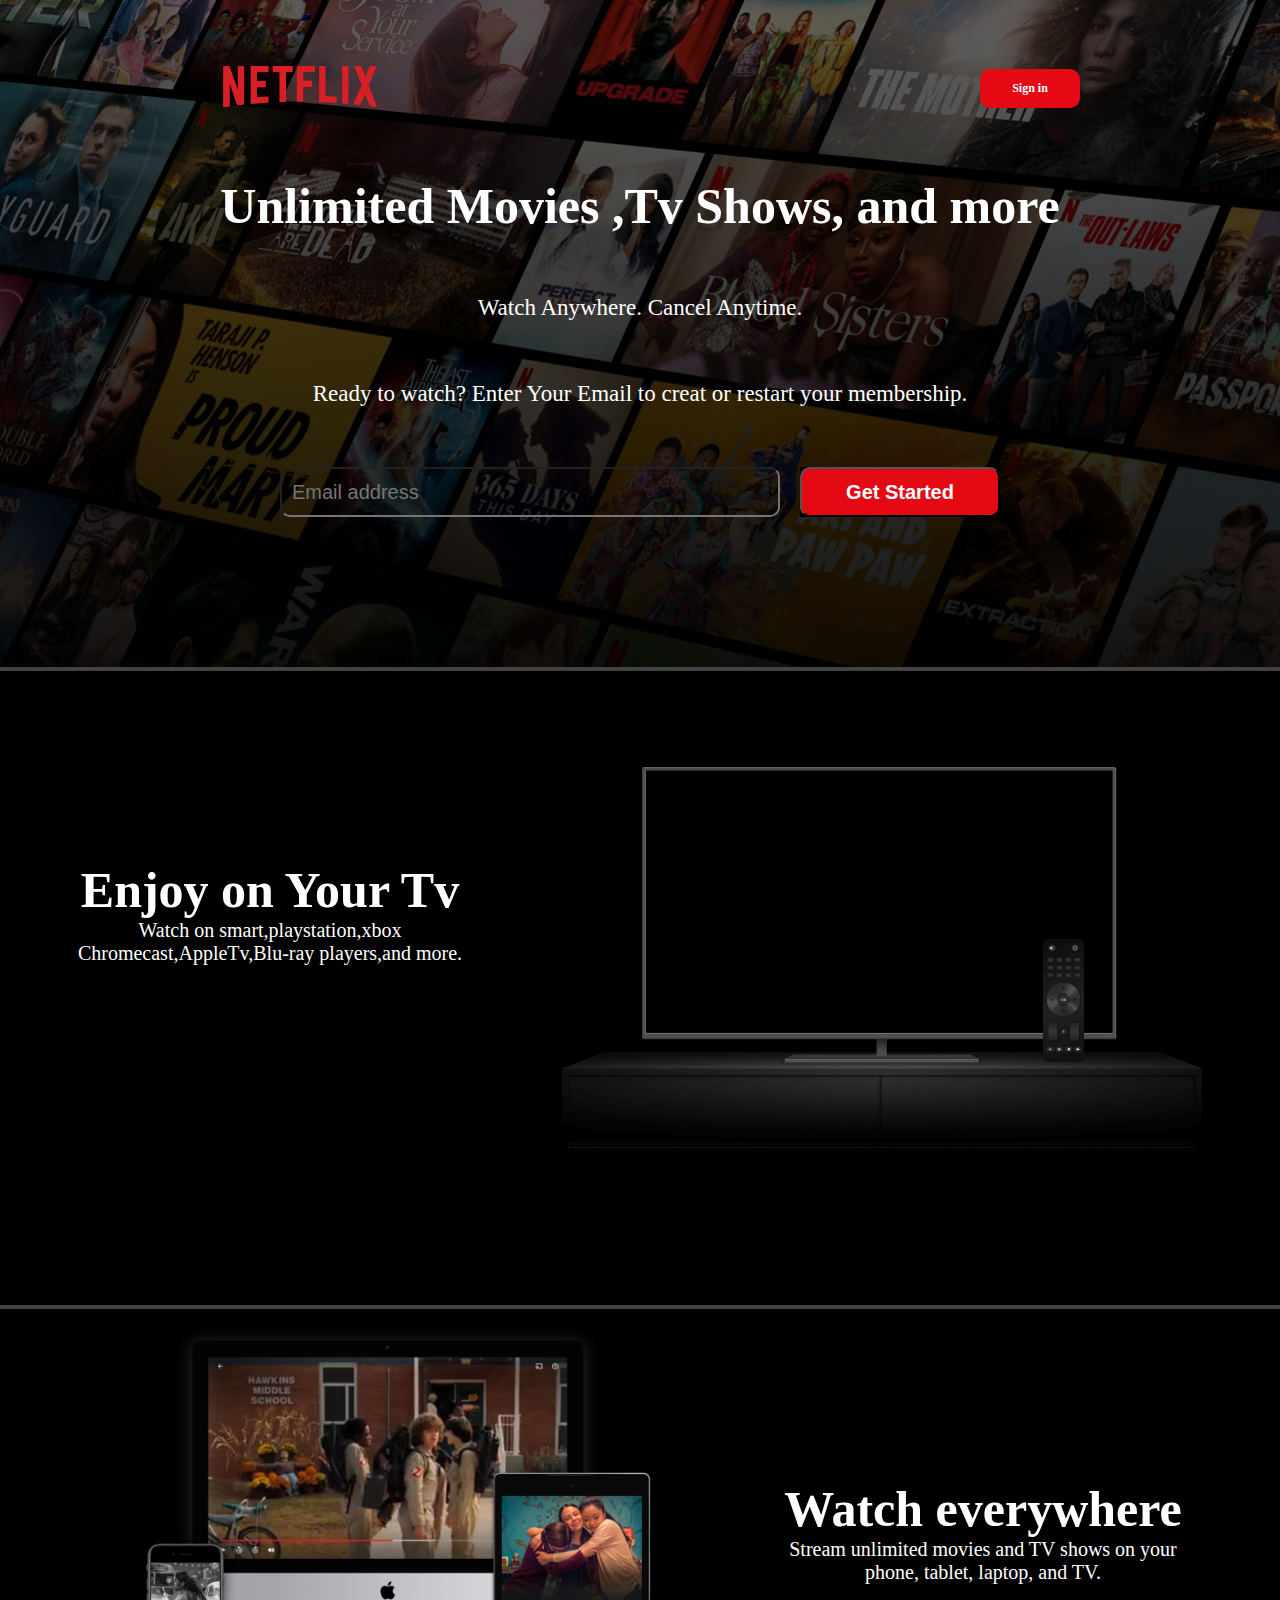
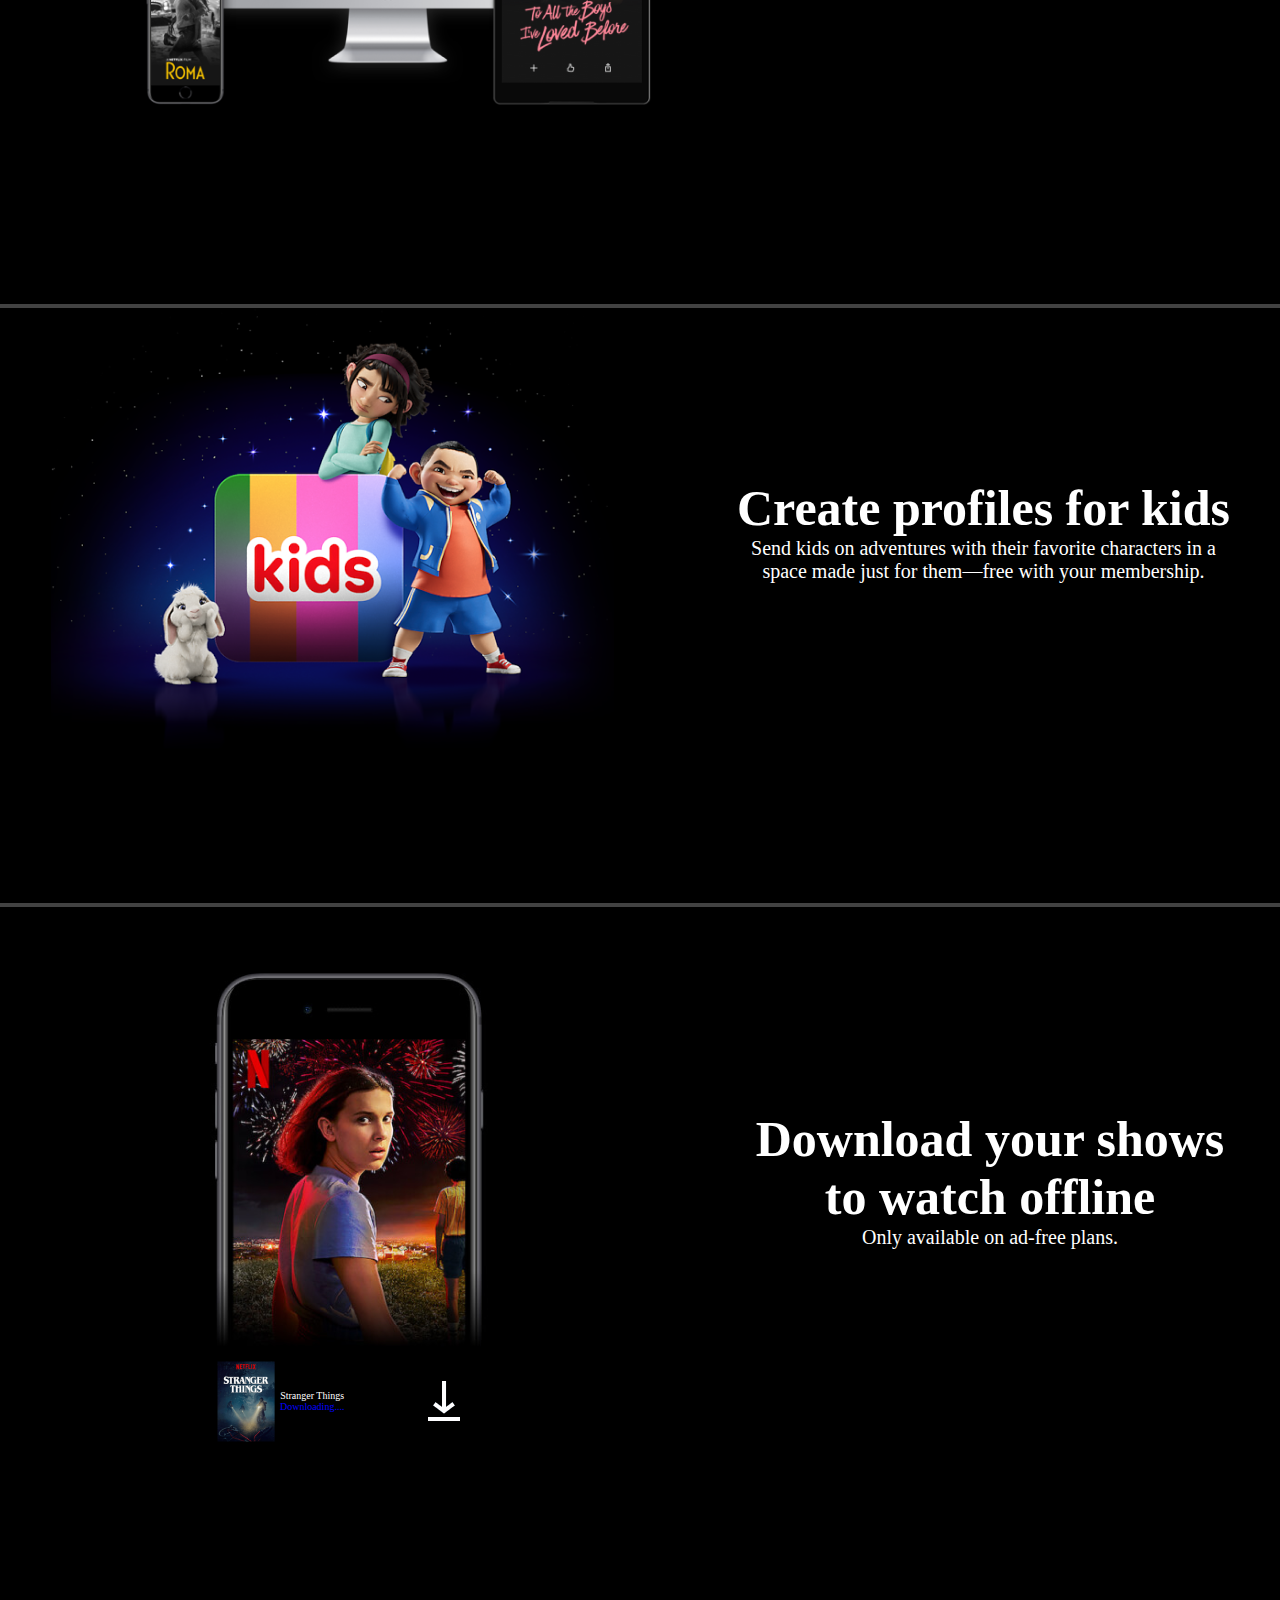
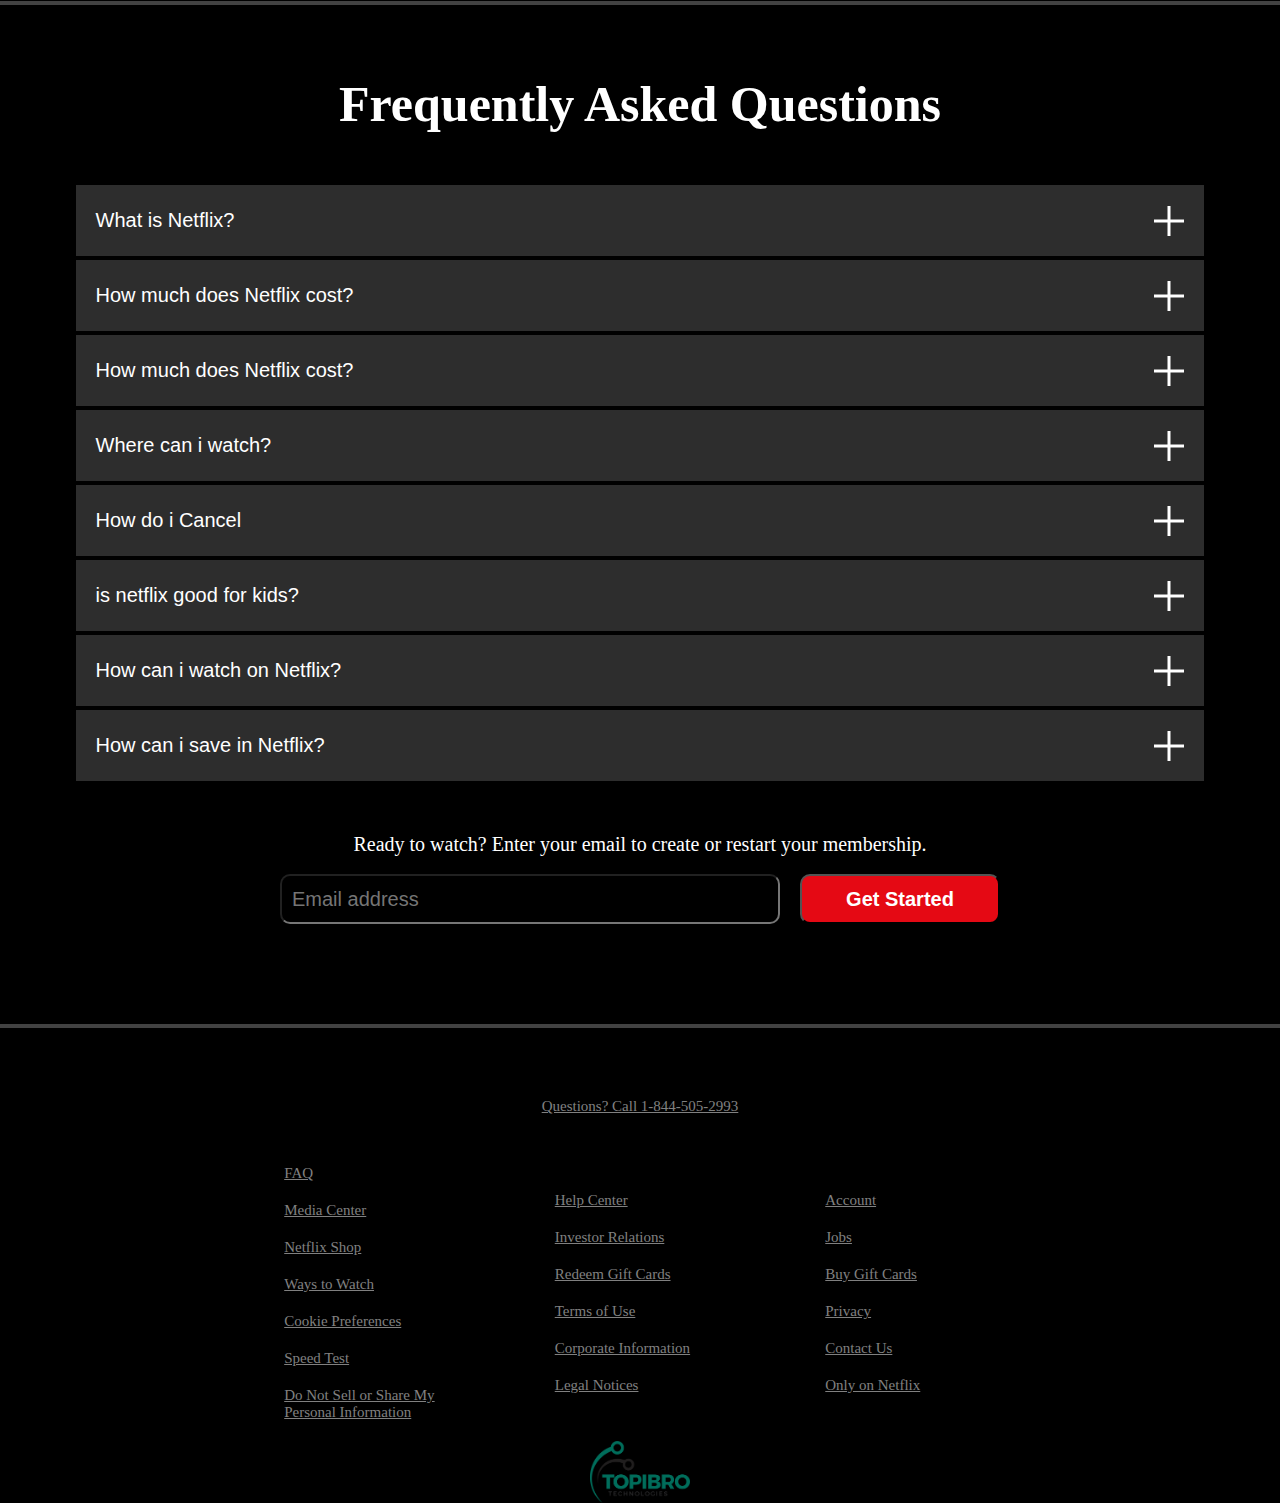
==== index.html @ 18f40dc7 "commit" ====
<!DOCTYPE html>
<html lang="en">
<head>
    <meta charset="UTF-8">
    <meta name="viewport" content="width=device-width, initial-scale=1.0">
    <link rel="stylesheet" href="style.css">
    <title>Daniel Netflix</title>
</head>
<body>
    <div class="emma">
        <div class="emm"></div>
    <div class="navbar">
        <div class="logo">
            <img src="Netflix-Logo.wine.png" alt="">
        </div>
        <div class="sign">
            Sign in
        </div>
    </div>
    <div class="body1">
        <h1>
            Unlimited Movies ,Tv Shows, and more
        </h1>
        <p>Watch Anywhere. Cancel Anytime.</p>
        <p>Ready to watch? Enter Your Email to creat or restart your membership.</p>
        <form action="#">
            <input type=" text"  placeholder="Email address">
            <button>
                <input type="submit" value="Get Started">
            </button>
        </form>
    </div>
    </div>
    <div class="body2">
        <div class="first">
            <h2> Enjoy on Your Tv</h2>
            <p>Watch on smart,playstation,xbox <br> Chromecast,AppleTv,Blu-ray players,and more.</p>
        </div>
        <div class="img"><img src="tv.png" alt=""></div>
    </div>
    <div class="body3">
        <div class="img"><img src="device-pile.png.png" alt=""></div>
        <div class="first">
            <h2> Watch everywhere</h2>
            <p>Stream unlimited movies and TV shows on your <br>phone, tablet, laptop, and TV.</p>
        </div>
    </div>
    <div class="body2">
        <div class="img"><img src="kids.png" alt=""></div>
        <div class="first">
            <h2>Create profiles for kids</h2>
            <p>Send kids on adventures with their favorite characters in a <br>space made just for them—free with your membership.</p>
        </div>
    </div>
    <div class="body3">
        <div class="img"><img src="mobile-0819.jpg.png" alt="">
            <div class="img2">
                <div class="ella">
                    <img src="boxshot.png.png" alt="">
                    <div class="dan">
                        <p>Stranger Things</p>
                        <p class="sam">Downloading....</p>
                    </div>
                </div>
                <div class="div">
                    <img src="imggif.gif" alt="">
                </div>
            </div>
        </div>
        <div class="first">
            <h2>Download your shows <br>to watch offline</h2>
            <p>Only available on ad-free plans.</p>
        </div>
    </div>
    <div class="body4">
        <h1>Frequently Asked Questions</h1>
        <div class="button">
            <button><p>What is Netflix?</p> <img src="Vector (1).png" alt=""></button>
            <button><p>How much does Netflix cost?</p> <img src="Vector (1).png" alt=""></button>
            <button><p>How much does Netflix cost?</p> <img src="Vector (1).png" alt=""></button>
            <button><p>Where can i watch?</p> <img src="Vector (1).png" alt=""></button>
            <button><p>How do i Cancel</p> <img src="Vector (1).png" alt=""></button>
            <button><p>is netflix good for kids?</p> <img src="Vector (1).png" alt=""></button>
            <button><p>How can i watch on Netflix?</p> <img src="Vector (1).png" alt=""></button>
            <button><p>How can i save in Netflix?</p> <img src="Vector (1).png" alt=""></button>
        </div>
        <p>Ready to watch? Enter your email to create or restart your membership.</p><br>
        <form action="#">
            <input type=" text"  placeholder="Email address">
            <button>
                <input type="submit" value="Get Started">
            </button>
        </form>
    </div>
    <div class="footer">
        <a href="#">Questions?
            Call 1-844-505-2993</a>
            <div class="flist">
                <div class="list1">
                  <div class="list">FAQ</div>
                  <div class="list">Media Center</div>
                  <div class="list">Netflix Shop</div>
                  <div class="list">Ways to Watch</div>
                  <div class="list">Cookie Preferences</div>
                  <div class="list">Speed Test</div>
                  <div class="list">Do Not Sell or Share My Personal Information</div>
                </div>
                <div class="list1">
                  <div class="list">Help Center</div>
                  <div class="list">Investor Relations</div>
                  <div class="list">Redeem Gift Cards</div>
                  <div class="list">Terms of Use</div>
                  <div class="list">Corporate Information</div>
                  <div class="list">Legal Notices</div>
                </div>
                <div class="list1">
                  <div class="list">Account</div>
                  <div class="list">Jobs</div>
                  <div class="list">Buy Gift Cards</div>
                  <div class="list">Privacy</div>
                  <div class="list">Contact Us</div>
                  <div class="list">Only on Netflix</div>
                </div>
              </div>
            <img src="topibro-logo2.png" alt="">
    </div>
</body>
</html>
---- style.css ----
* {
    box-sizing: border-box;
    margin: 0;
    padding: 0;
}
body {
    background-color: black;
}
.emma {
    background-image: url(netflix\ heroimg.jpg) ;
    background-color: rgb(0 0 0 / 80%);
    position: relative;
    z-index: 100;
    
}
.emm {
    background-image: linear-gradient( to top, rgba(0, 0, 0, 0.8) 0, rgba(0, 0, 0, 0) 100%, rgba(0, 0, 0, 0.8) 50% );
    background-color: rgb(0 0 0 / 50%);
    position: absolute;
    width: 100%;
    height: 100%;
    z-index: 10;
}
.navbar {
    display: flex;
    justify-content: space-between;
    padding: 20px 200px;
    align-items: center;
    width: 100%;
}
.sign {
    z-index: 100;
    width: 100px;
    height: 39px;
    background-color: rgb(229, 9, 20);
    color: rgb(255, 255, 255);
    font-size: 12px;
    font-weight: 600;
    display: flex;
    justify-content: center;
    align-items: center;
    cursor: pointer;
    border-radius: 10px;
}
.logo img {
    z-index: 100;
    position: relative;
    width: 200px;
}
.body1 {
    display: flex;
    border-bottom: 4px solid rgb(66, 66, 66);
    width: 100%;
    padding-bottom: 150px;
    z-index: 100;
    position: relative;
    flex-direction: column;
    align-items: center;
    justify-content: center;
    gap: 60px;
}
 h1 {
    color: white;
    font-size: clamp(50px, 2.5vw, 70px);
    font-weight: 900;
    text-align: center;
}
.body1 p {
    font-size: clamp(15px, 2.5vw, 23px);
    color: white;
    font-weight: 200;
}
form {
    display: flex;
    gap: 20px;
}
input {
    background-color: transparent;
    color: #fff;
    height: 50px;
    width: 500px;
    border-radius: 10px;
    font-size: 20px;
    padding: 10px;
}
button {
    background-color: black;
    border: none;
}
button input{
    background-color: #e50914;
    color: #fff;
    height: 50px;
    width: 200px;
    border-radius: 10px;
    font-size: clamp(10px,2.5vw,20px);
    font-weight: 700;
    display: flex;
    justify-content: center;
    align-items: center;
    cursor: pointer;
    gap: 4px;
}
.body2 {
    display: flex;
    width: 100%;
    align-items: center;
    justify-content: center;
    color: white;
    gap: 100px;
    border-bottom: 4px solid rgb(66, 66, 66);
    padding-bottom: 150px;

}
 h2 {
    color: white;
    font-size: clamp(50px, 2.5vw, 70px);
    font-weight: 900;
    text-align: center;
}
p {
    color: white;
    font-size: clamp(15px, 2.5vw, 20px);
    font-weight: 400;
    text-align: center;
}
.body3 {
    display: flex;
    align-items: center;
    width: 100%;
    justify-content: center;
    color: white;
    gap: 100px;
    border-bottom: 4px solid rgb(66, 66, 66);
    padding-bottom: 150px;
}
.img2 {
    display: flex;
    align-items: center;
    justify-content:center ;
    gap: 50px;
    border-radius: 10px;
    width: 600px;
}
.ella {
    display: flex;
    align-items: center;
    gap: 5px;
}
.dan p{
    font-size: 10px;
}
.sam  {
    color: blue;
}
.body4 {
    display: flex;
    width: 100%;
    flex-direction: column;
    justify-content: center;
    align-items: center;
    margin-top: 70px;
    border-bottom: 4px solid rgb(66, 66, 66);
    padding-bottom: 100px;
}
.body4 h1 {
    margin-bottom: 50px;
}
.button button {
    display: flex;
    justify-content: center;
    align-items: center;
    justify-content: space-between;
    background-color:rgb(45,45,45) ;
    gap: 800px;
    padding: 20px;
    cursor: pointer;
    width: 100%;
    border: 2px solid black;
}
.button {
    margin-bottom: 50px;
}
.button button:hover {
    background-color:rgb(78,78,78) ;
}
.button button:focus {
    background-color:rgb(78,78,78) ;
}
.footer {
    display: flex;
    flex-direction: column;
    justify-content: center;
    width: 100%;
    align-items: center;
    margin-top: 70px;
    padding-bottom: 0px;
}
.me {
    display: flex;
    gap: 100px;
    justify-content: center;
    align-items: center;
}
a {
    color: grey;
    margin-bottom: 50px;
    font-size: 15px;
}
.div {
    display: flex;
    flex-direction: column;
}
a:hover {
    color: white;
}
a:focus {
    color: white;
}
.footer img {
    width: 100px;
}
.flist {
    display: flex;
    gap: 100px;
    align-items: center;
    justify-content: center;
}
.list1 {
    display:flex;
    flex-direction: column;
    color: grey;
    width: 100%;
    font-size: 15px;    
}
.list:hover {
    color: white;
}
div .list {
    text-align: left;
    text-decoration-line:underline;
    margin-bottom: 20px;
    cursor: pointer;
}
@media screen and (max-width:1000px) {
    .navbar {
        padding: 10px 20px;
    }
    .body2 {
        flex-direction: column;
    }
    .body3 {
        flex-direction: column;
    }
    .body4 {
        flex-direction: column;
    }
    .button button {
        gap: 400px;
    }
    
}
@media screen and (max-width:700px) {
    .navbar {
        padding: 5px 10px;
    }

    .logo img {
        width: 100px;
    }
    form {
        flex-direction: column;
        justify-content: center;
        align-items: center;
    }
    input {
        width: 350px;
    }
    .body2 img{
        width: 100%;
    }
    .body3 img{
        width: 100%;
    }
    .body4 img{
        width: 100%;
    }
    .button img {
        width: 30px;
    }
    .button button {
        gap: 100px;
        padding: 20px;
    }
    .me {
        flex-direction: column;
        gap: 20px;
        justify-content: left;
    }

    h2 {
        font-size: 30px;
    }
    h1 {
        font-size: 30px;
    }
    .footer {
        align-items: flex-start;
        padding: 0px 20px;
    }
    .flist {
        flex-direction: column;
        align-items: self-start;
        justify-content: left;
        gap: 10px;
    }
    .img2 {
        width: 100%;
    }
}
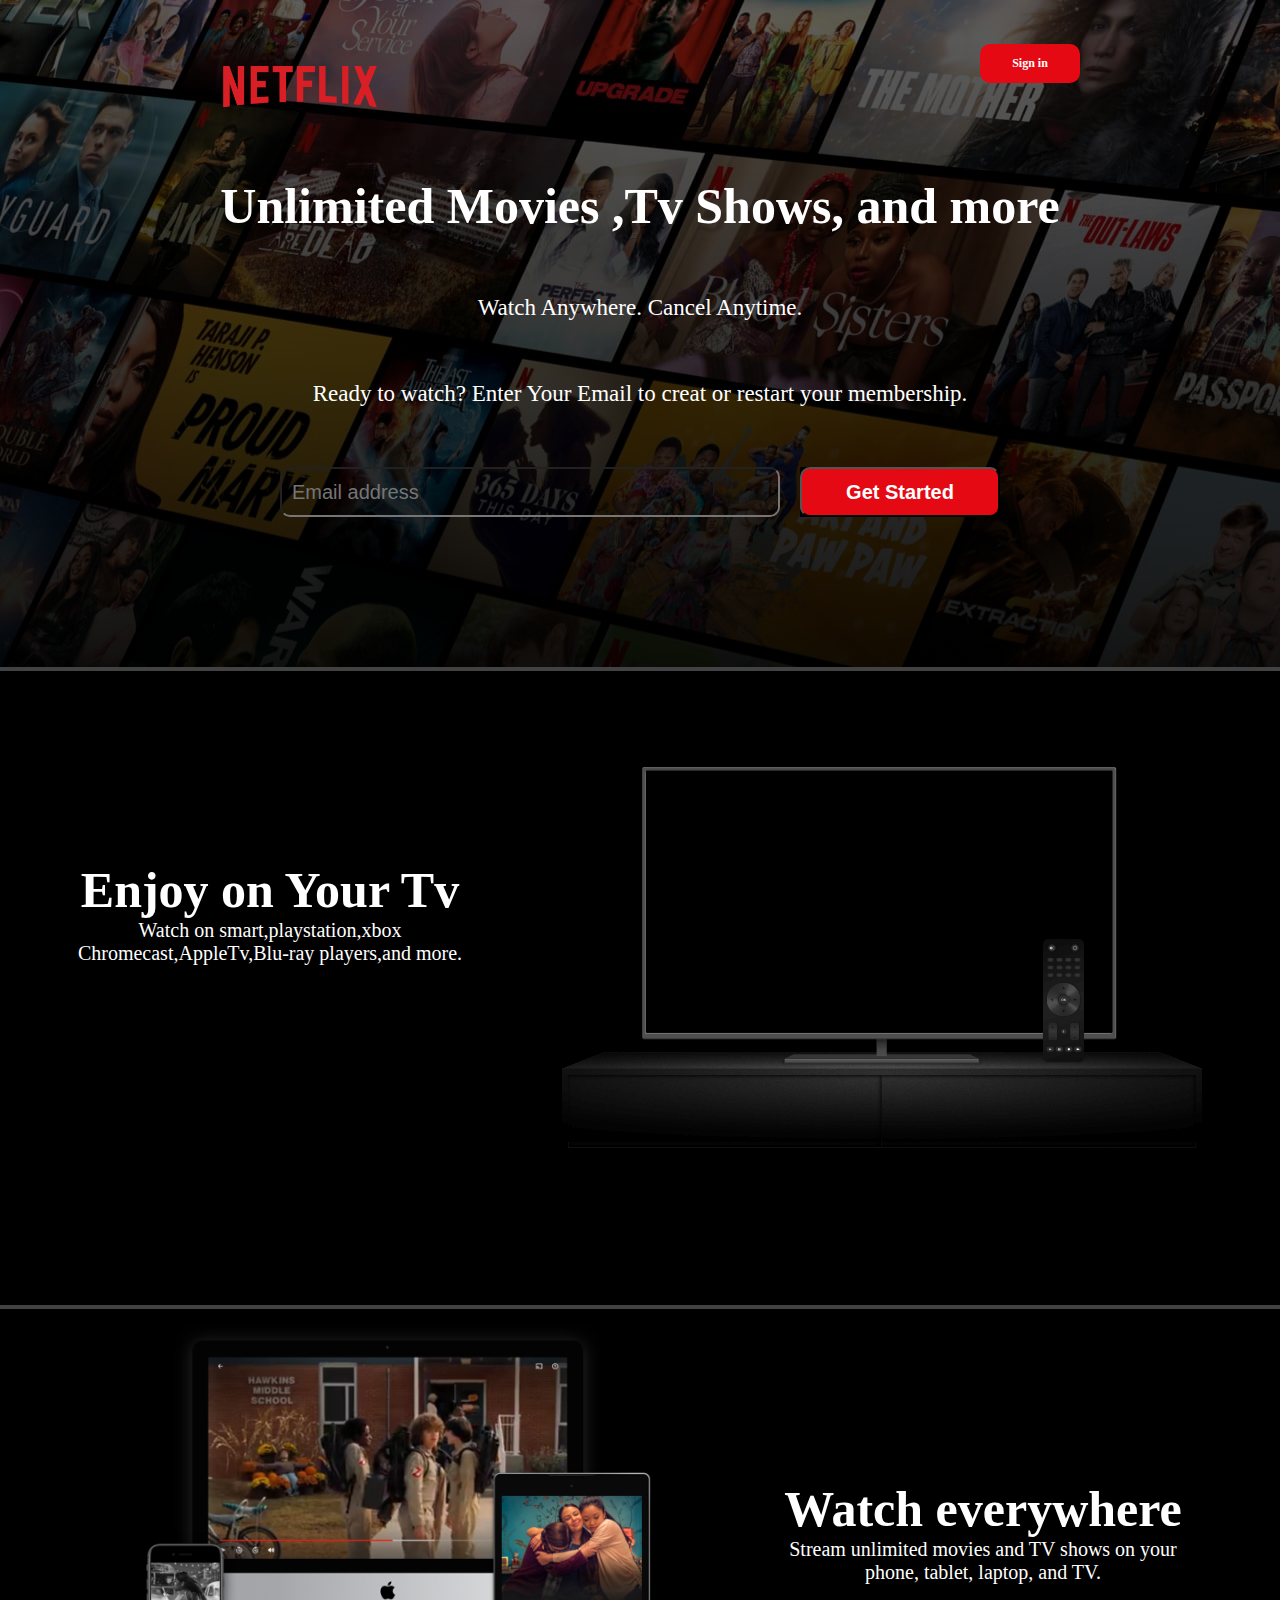
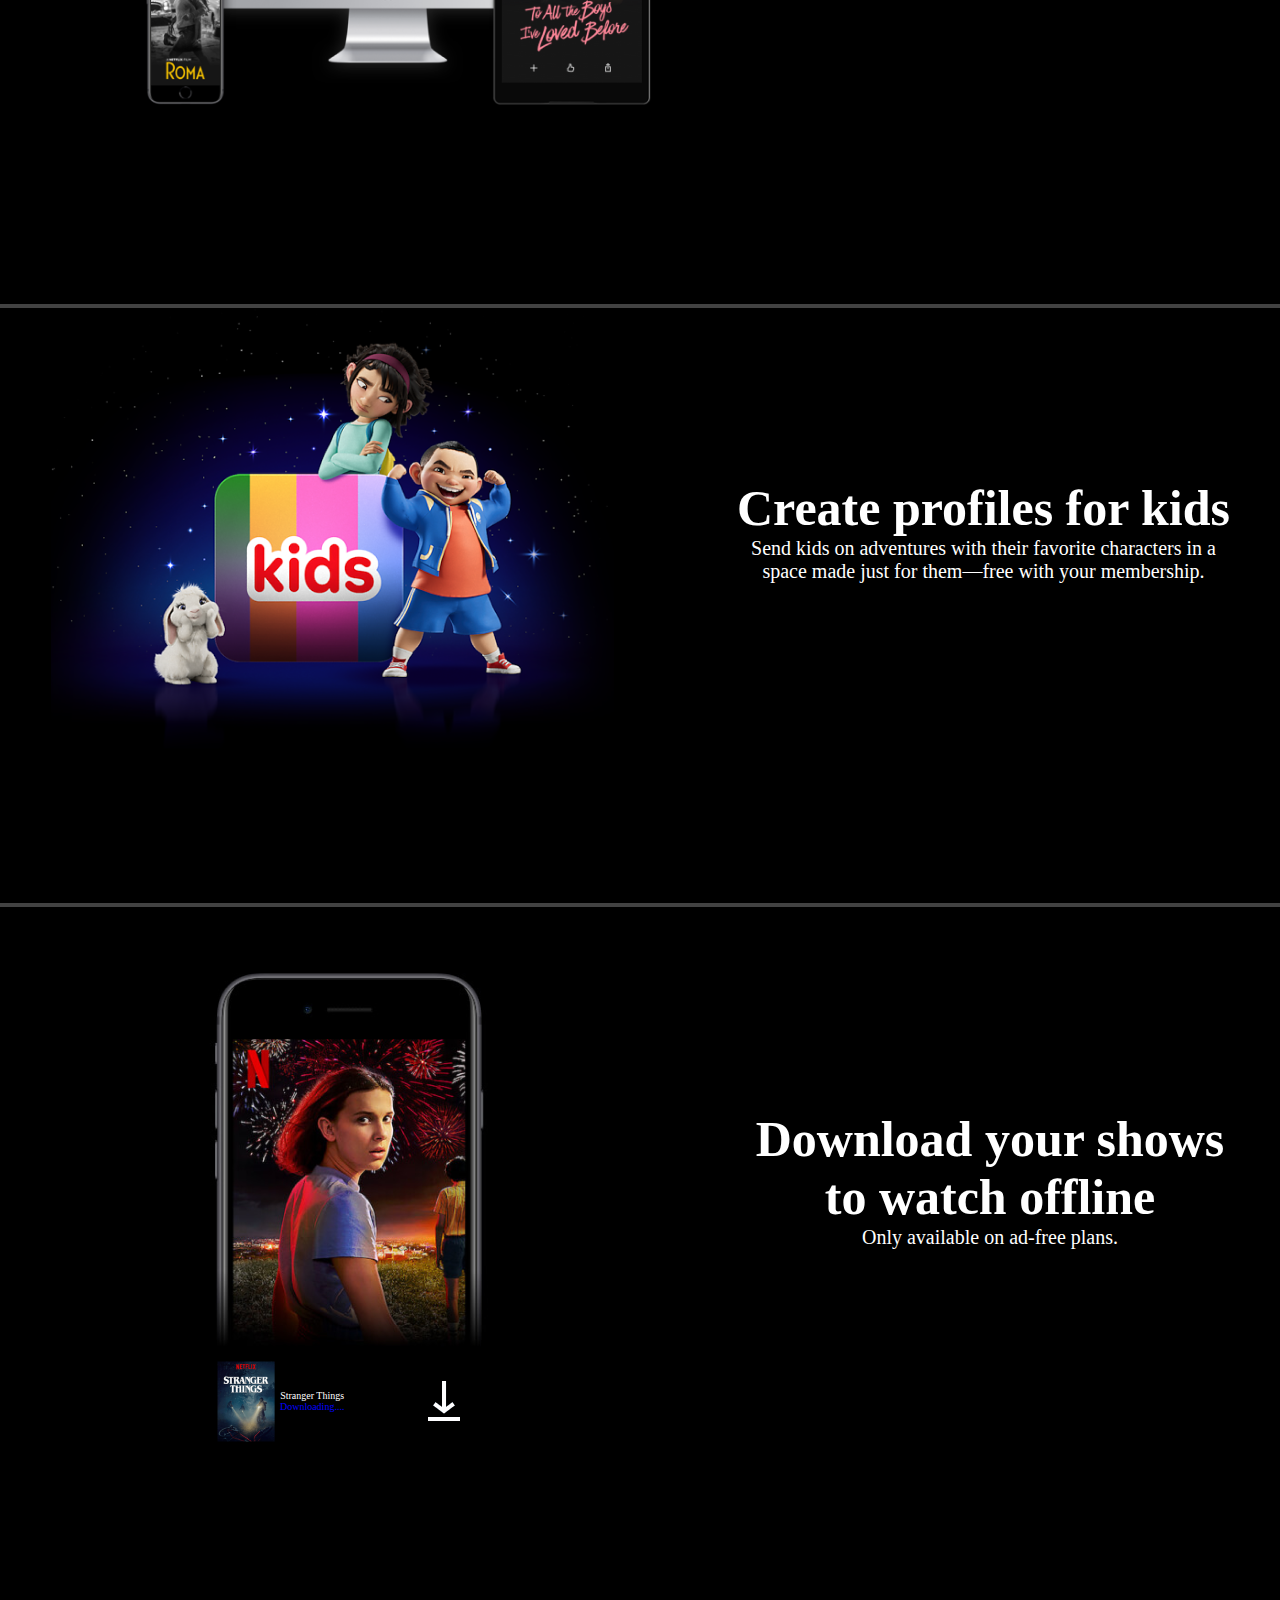
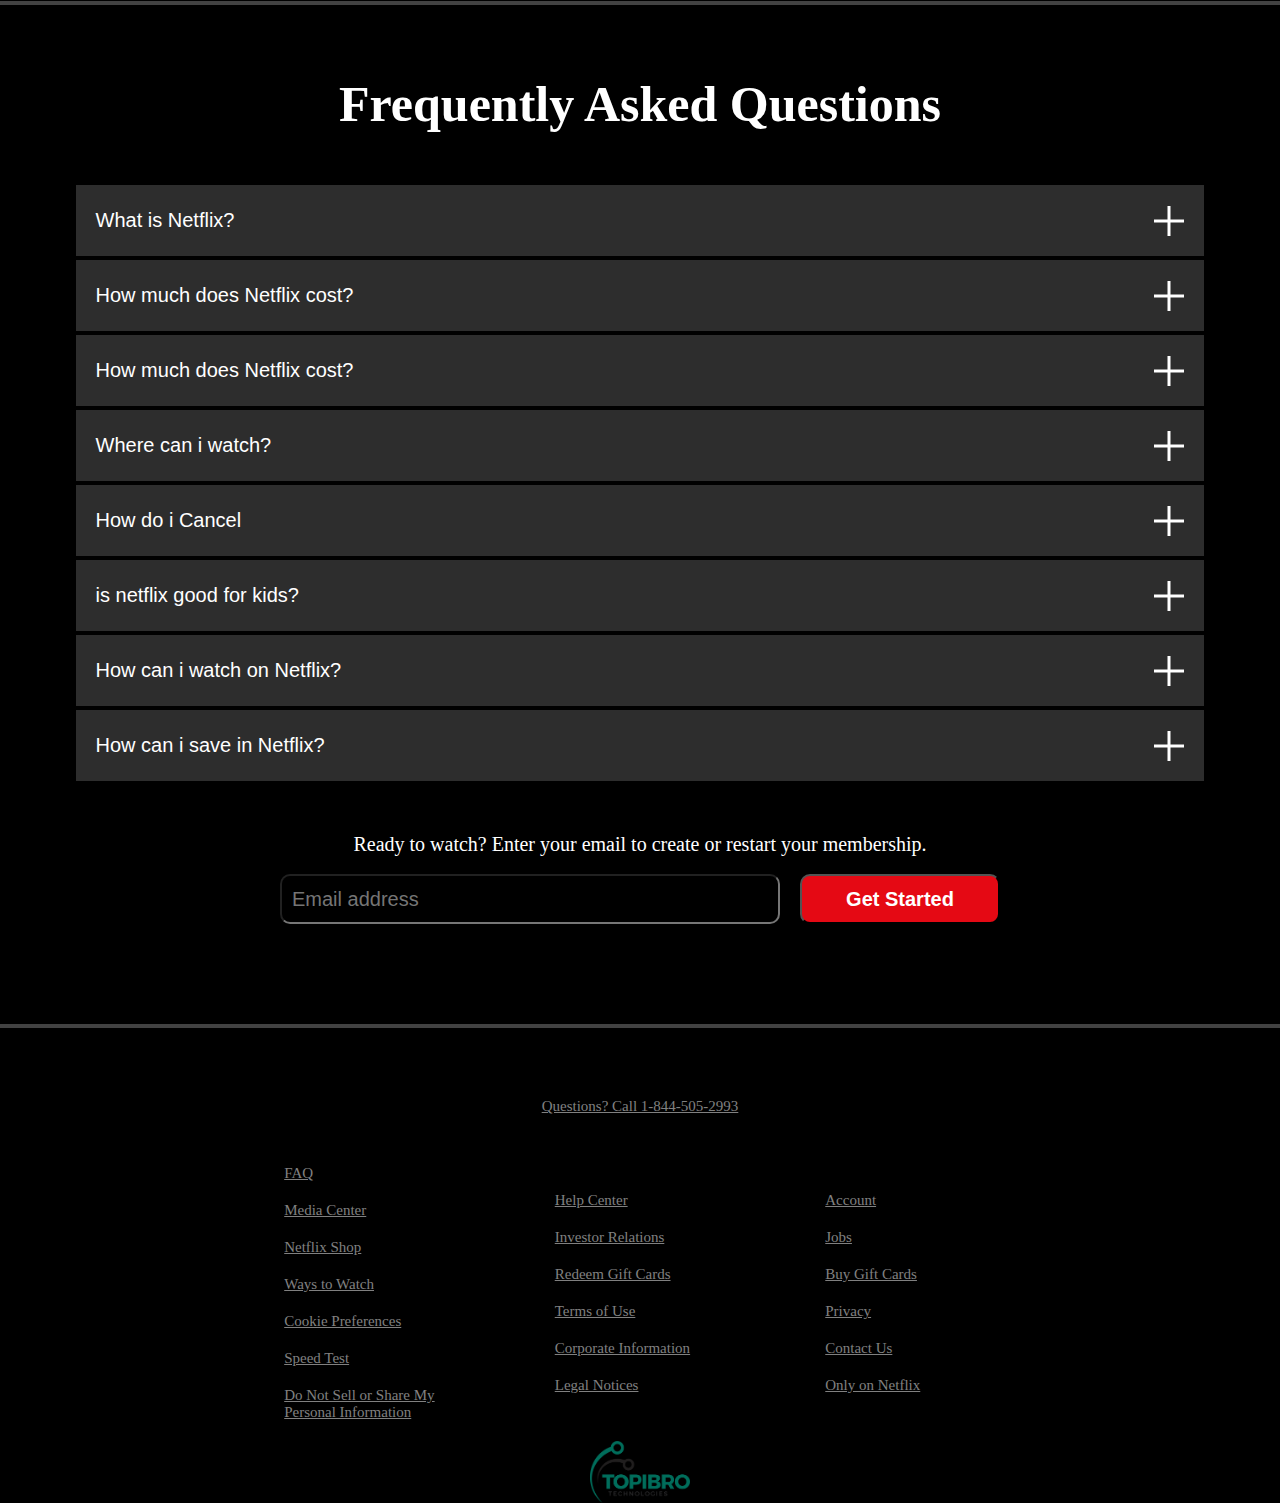
==== commit eb59e23a: "all" ====
--- a/index.html
+++ b/index.html
@@ -14,7 +14,8 @@
             <img src="Netflix-Logo.wine.png" alt="">
         </div>
         <div class="sign">
-            Sign in
+            <a href="1sign in.html">
+            Sign in</a>
         </div>
     </div>
     <div class="body1">
--- a/style.css
+++ b/style.css
@@ -28,14 +28,17 @@
     align-items: center;
     width: 100%;
 }
-.sign {
+.sign a{
     z-index: 100;
     width: 100px;
     height: 39px;
     background-color: rgb(229, 9, 20);
     color: rgb(255, 255, 255);
     font-size: 12px;
+    position: relative;
     font-weight: 600;
+    z-index: 100;
+    text-decoration: none;
     display: flex;
     justify-content: center;
     align-items: center;
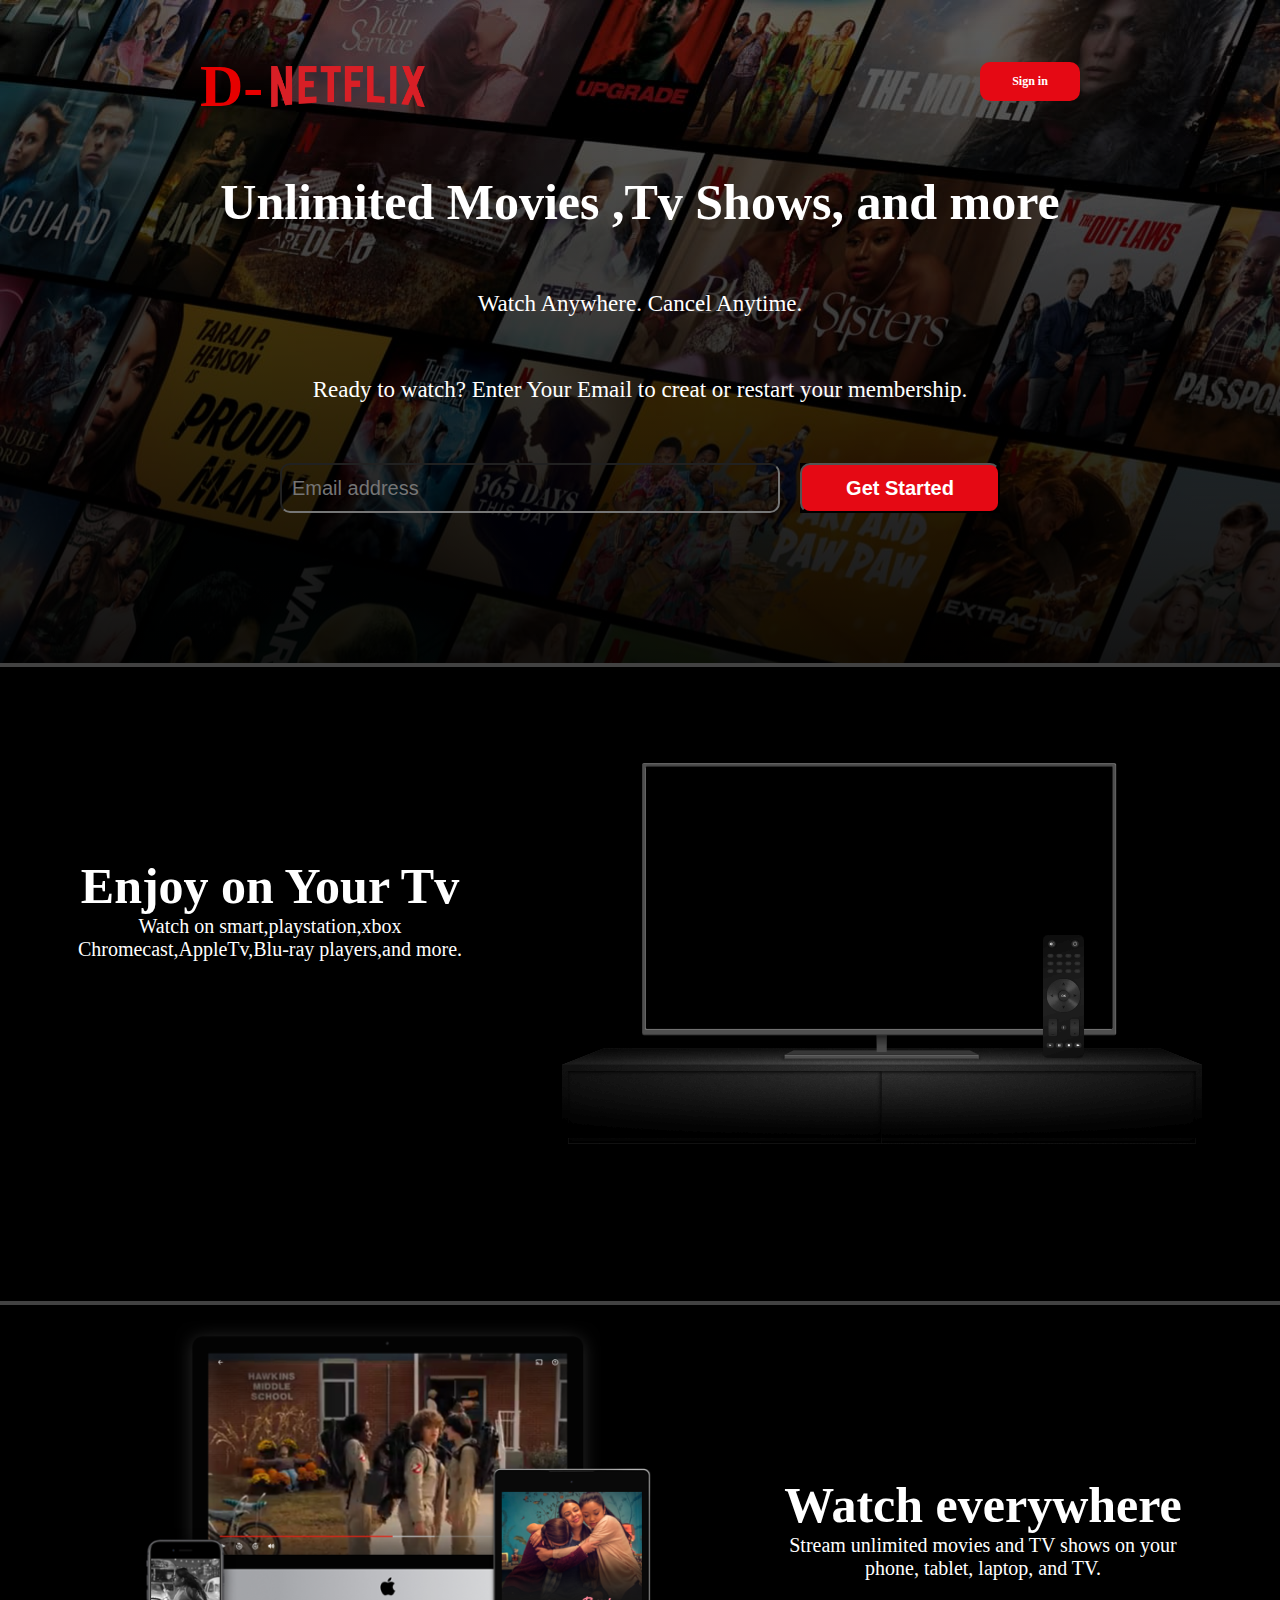
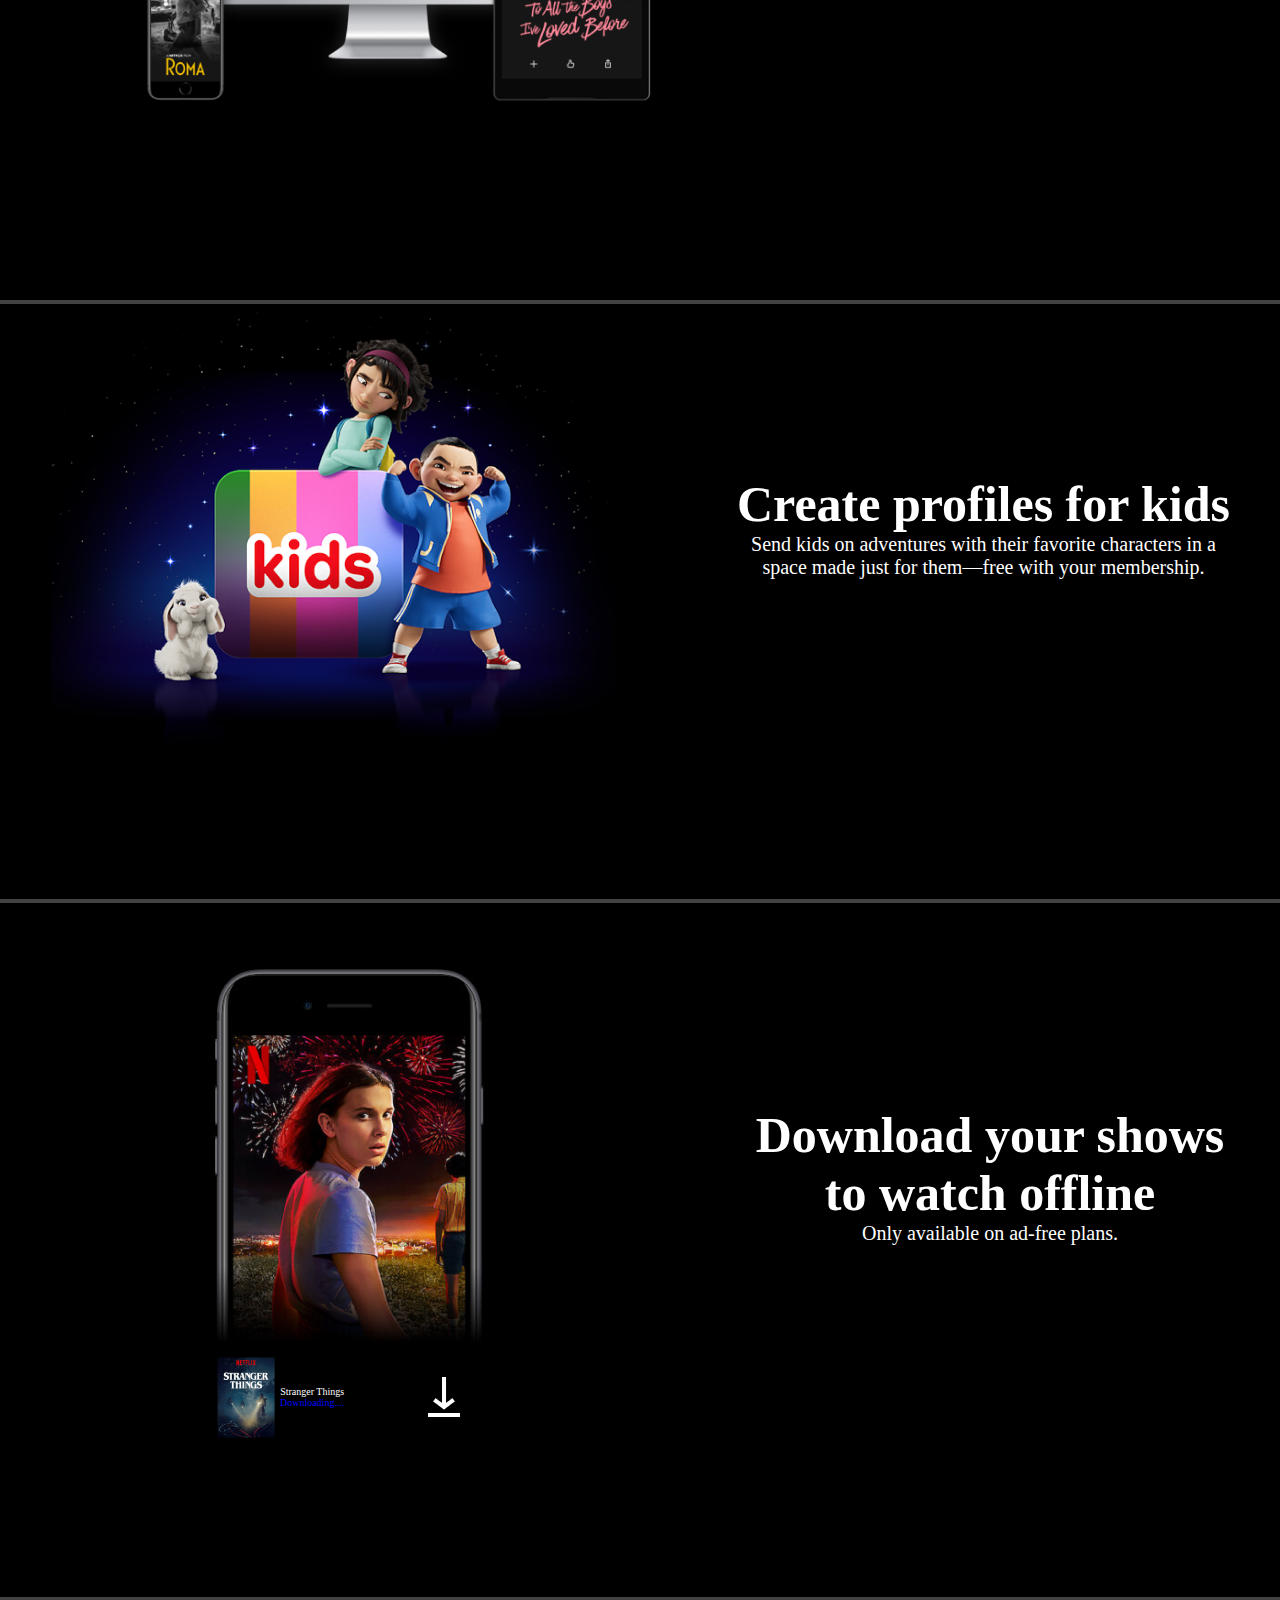
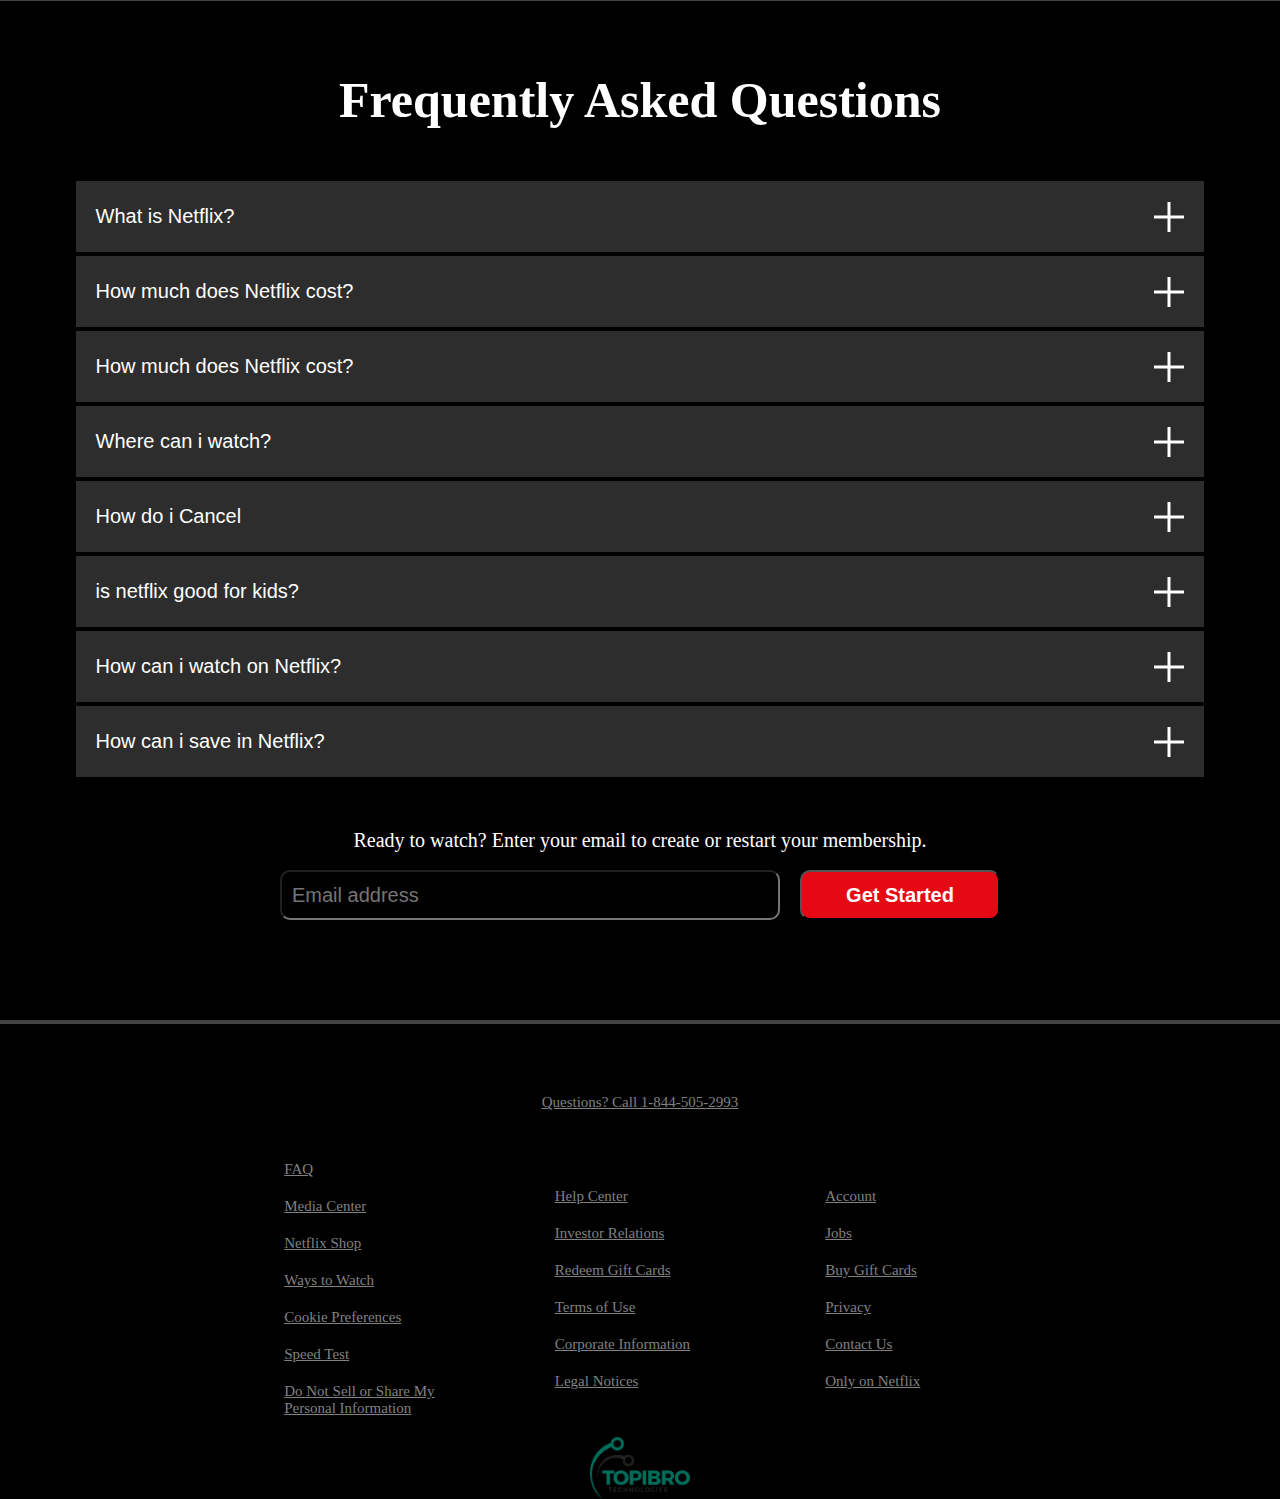
==== commit cbb0bcd2: "h1" ====
--- a/index.html
+++ b/index.html
@@ -11,6 +11,7 @@
         <div class="emm"></div>
     <div class="navbar">
         <div class="logo">
+            <b> D-</b>
             <img src="Netflix-Logo.wine.png" alt="">
         </div>
         <div class="sign">
@@ -24,7 +25,7 @@
         </h1>
         <p>Watch Anywhere. Cancel Anytime.</p>
         <p>Ready to watch? Enter Your Email to creat or restart your membership.</p>
-        <form action="#">
+        <form action="getstartted.html">
             <input type=" text"  placeholder="Email address">
             <button>
                 <input type="submit" value="Get Started">
--- a/style.css
+++ b/style.css
@@ -19,7 +19,6 @@
     position: absolute;
     width: 100%;
     height: 100%;
-    z-index: 10;
 }
 .navbar {
     display: flex;
@@ -27,6 +26,13 @@
     padding: 20px 200px;
     align-items: center;
     width: 100%;
+}
+b {
+    color: red;
+    font-size: 60px;
+    opacity: 0.9;
+    font-weight: bolder;
+    margin-right: -15px;
 }
 .sign a{
     z-index: 100;
@@ -44,6 +50,13 @@
     align-items: center;
     cursor: pointer;
     border-radius: 10px;
+    margin-bottom: 10px;
+}
+.logo {
+    display: flex;
+    align-items: center;
+    opacity: none;
+    gap: -10px;
 }
 .logo img {
     z-index: 100;
@@ -249,6 +262,9 @@
     .navbar {
         padding: 10px 20px;
     }
+    b {
+        font-size: 60px;
+    }
     .body2 {
         flex-direction: column;
     }
@@ -267,7 +283,12 @@
     .navbar {
         padding: 5px 10px;
     }
-
+    .logo {
+        gap: 10px;
+    }
+    b {
+        font-size: 30px;
+    }
     .logo img {
         width: 100px;
     }
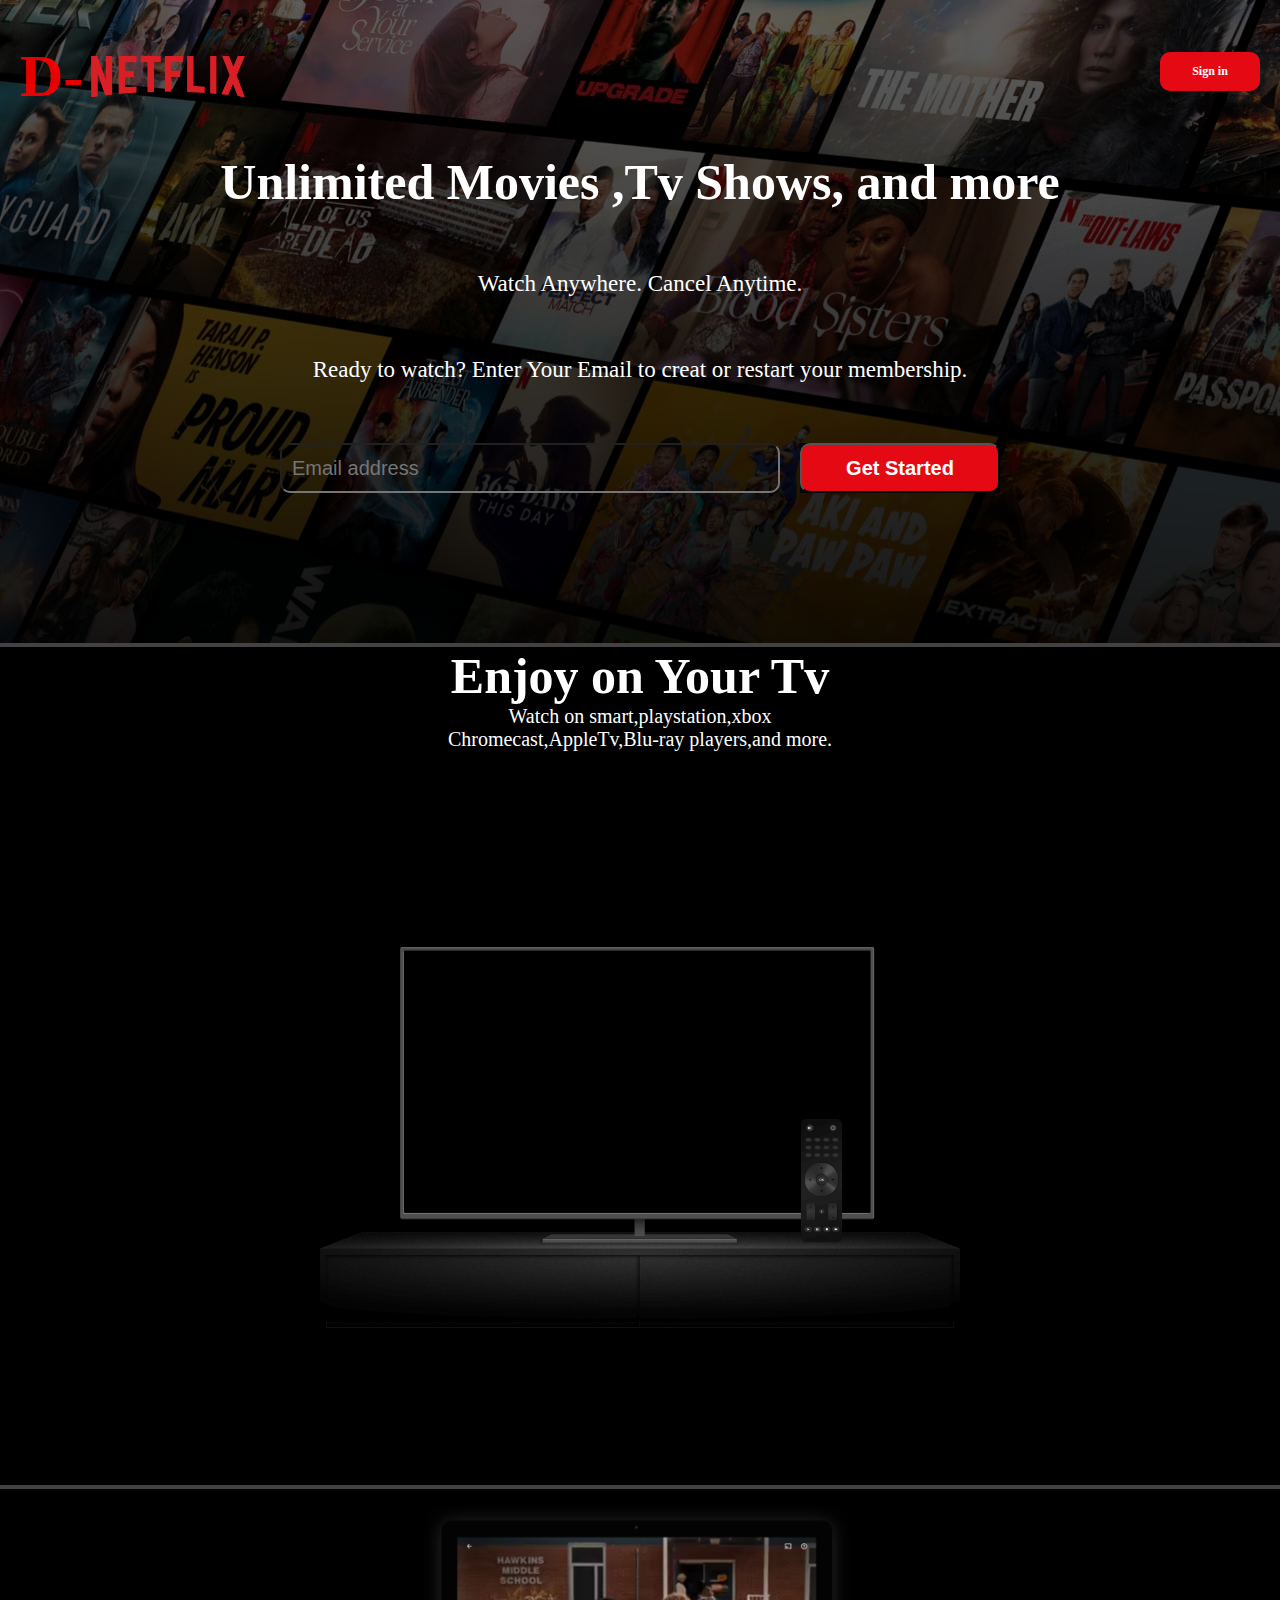
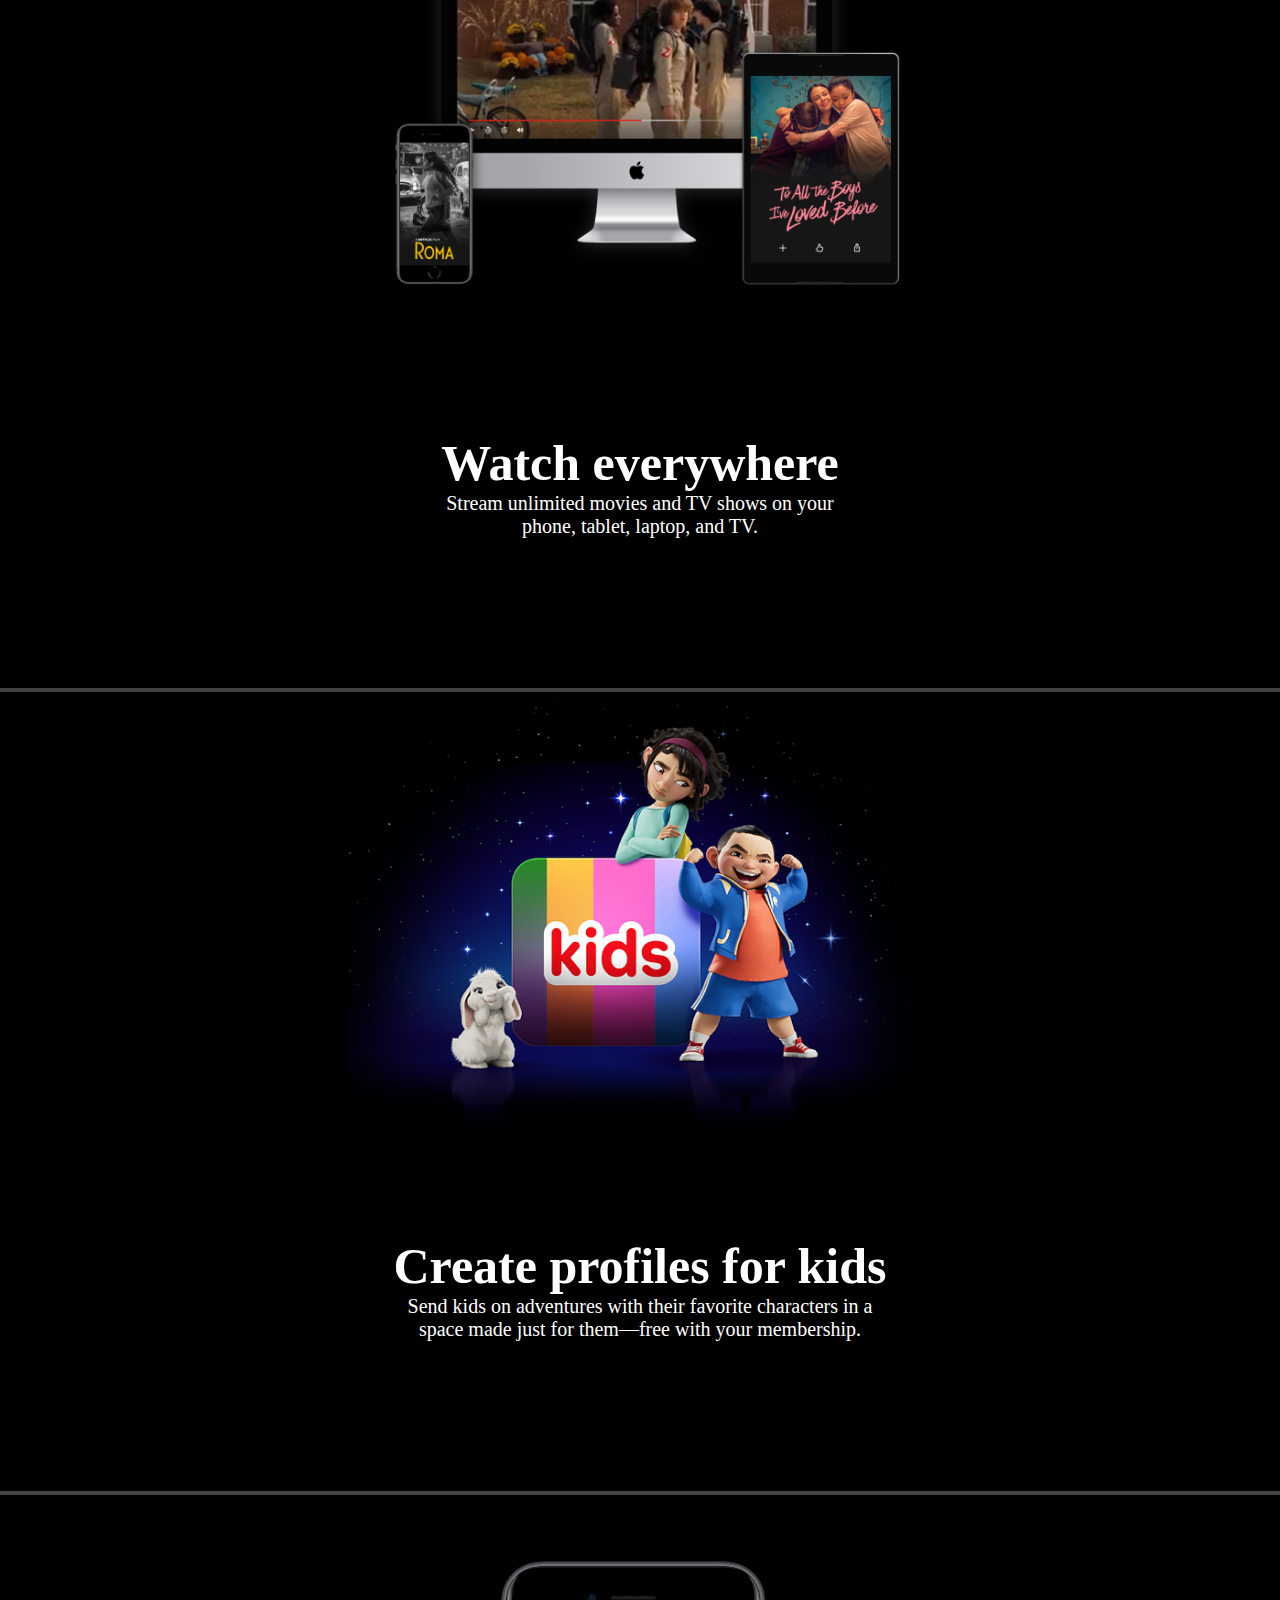
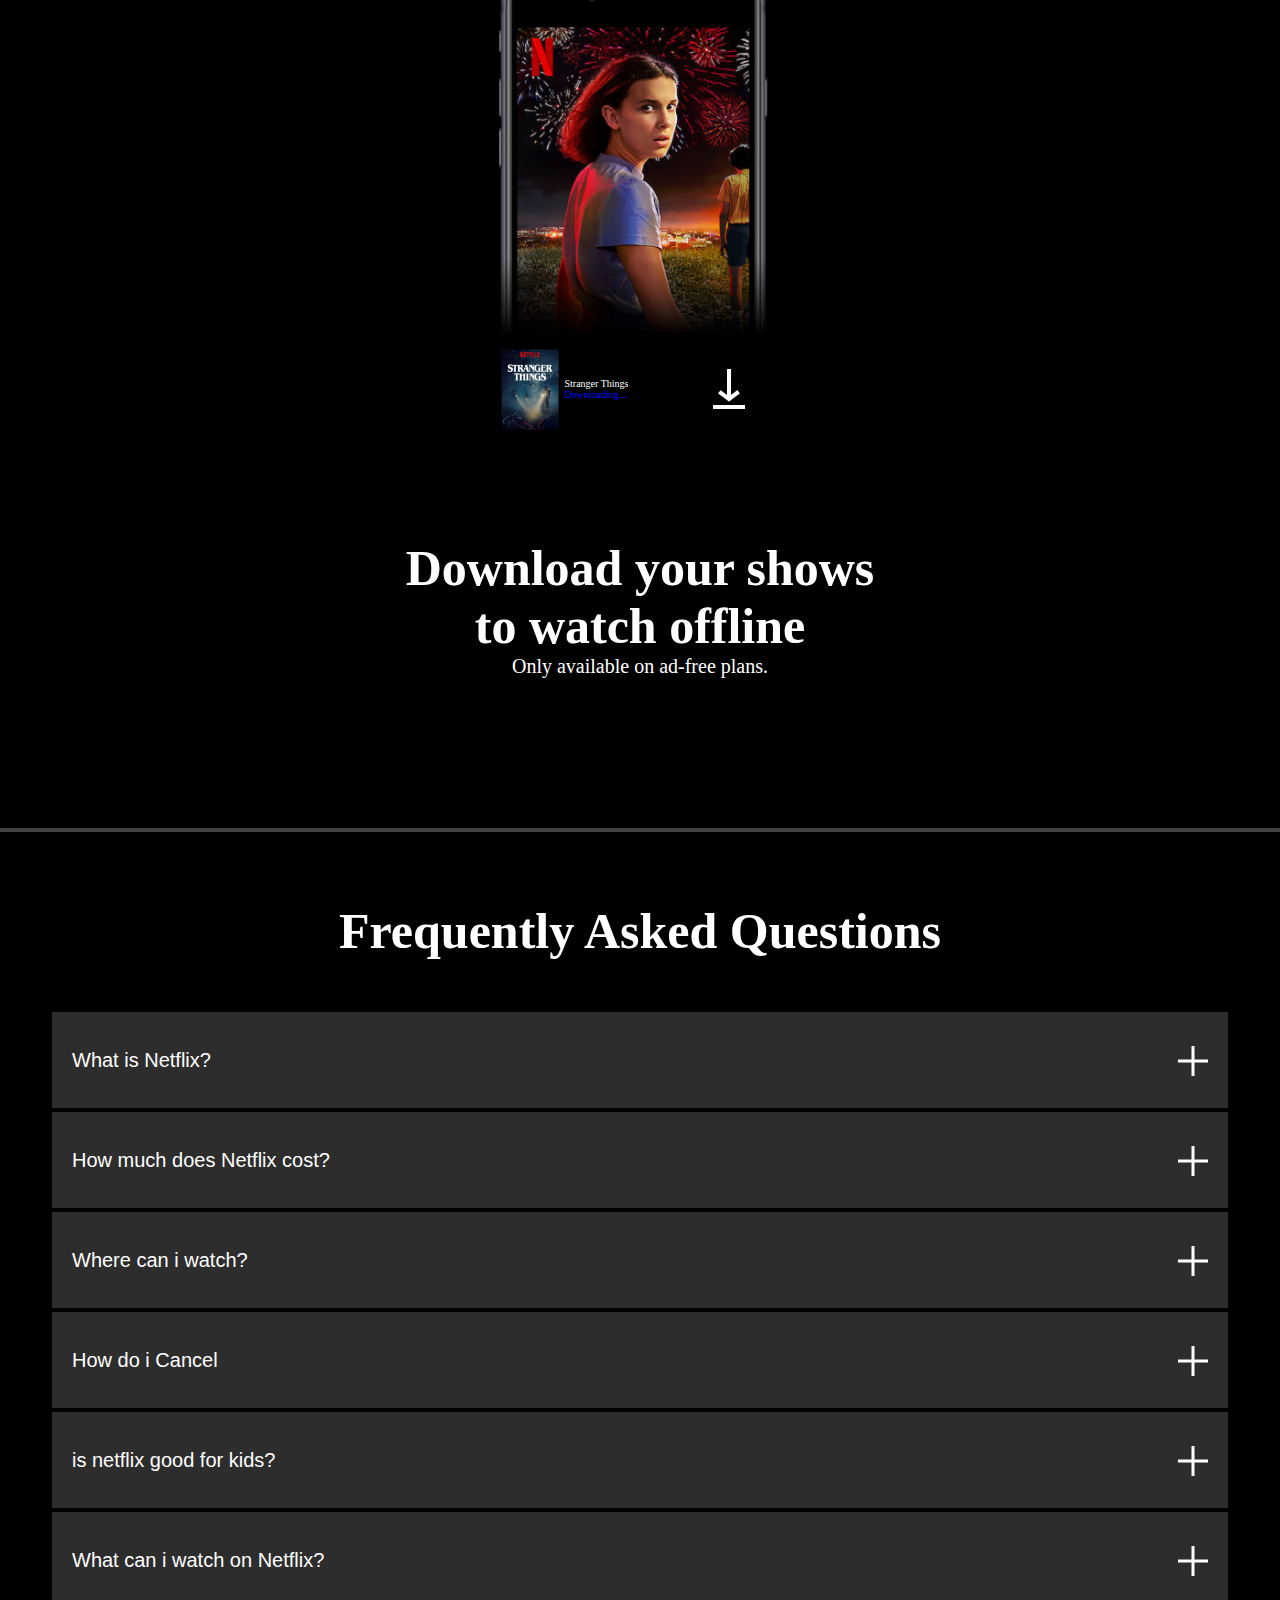
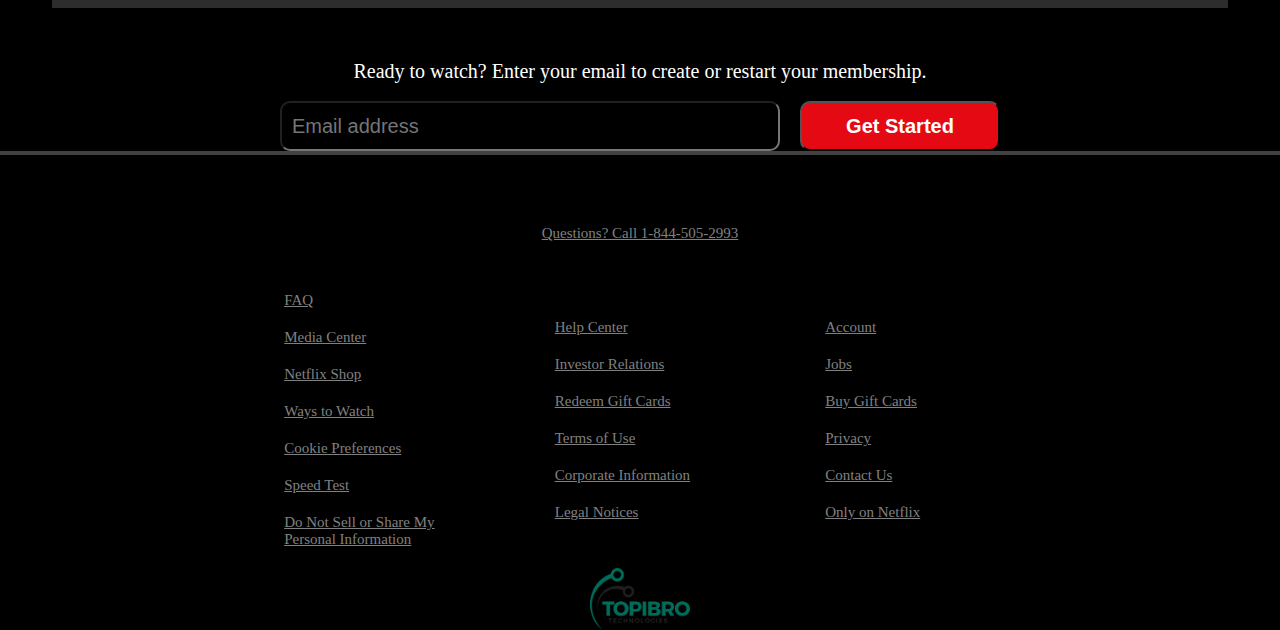
==== commit 53dc59e8: "doing the ?? tag" ====
--- a/index.html
+++ b/index.html
@@ -77,14 +77,33 @@
     <div class="body4">
         <h1>Frequently Asked Questions</h1>
         <div class="button">
-            <button><p>What is Netflix?</p> <img src="Vector (1).png" alt=""></button>
-            <button><p>How much does Netflix cost?</p> <img src="Vector (1).png" alt=""></button>
-            <button><p>How much does Netflix cost?</p> <img src="Vector (1).png" alt=""></button>
-            <button><p>Where can i watch?</p> <img src="Vector (1).png" alt=""></button>
-            <button><p>How do i Cancel</p> <img src="Vector (1).png" alt=""></button>
-            <button><p>is netflix good for kids?</p> <img src="Vector (1).png" alt=""></button>
-            <button><p>How can i watch on Netflix?</p> <img src="Vector (1).png" alt=""></button>
-            <button><p>How can i save in Netflix?</p> <img src="Vector (1).png" alt=""></button>
+            <button  onclick="myFunction1(event, 'demoss1')"><p>What is Netflix?</p> <img src="Vector (1).png" alt=""></button>
+            <div class="daniel" id="demoss1">
+                <p>Netflix is a streaming service that offers a wide variety of award-winning TV shows, movies, anime, documentaries, and more on thousands of internet-connected devices.</p>
+                <p>You can watch as much as you want, whenever you want without a single commercial – all for one low monthly price. There's always something new to discover and new TV shows and movies are added every week!</p>
+            </div>
+            <button onclick="myFunction2(event, 'demoss2')"><p>How much does Netflix cost?</p> <img src="Vector (1).png" alt=""></button>
+            <div class="daniel" id="demoss2">
+             <p>Watch Netflix on your smartphone, tablet, Smart TV, laptop, or streaming device, all for one fixed monthly fee. Plans range from ₦1,200 to ₦4,400 a month. No extra costs, no contracts.</p>
+            </div>
+            <button onclick="myFunction4(event, 'demoss4')"><p>Where can i watch?</p> <img src="Vector (1).png" alt=""></button>
+            <div class="daniel" id="demoss4">
+        <p>Watch anywhere, anytime. Sign in with your Netflix account to watch instantly on the web at netflix.com from your personal computer or on any internet-connected device that offers the Netflix app, including smart TVs, smartphones, tablets, streaming media players and game consoles.</p>
+        <p>You can also download your favorite shows with the iOS, Android, or Windows 10 app. Use downloads to watch while you're on the go and without an internet connection. Take Netflix with you anywhere.</p>
+            </div>
+            <button onclick="myFunction5(event, 'demoss5')"><p>How do i Cancel</p> <img src="Vector (1).png" alt=""></button>
+            <div class="daniel" id="demoss5">
+                <p>Netflix is flexible. There are no pesky contracts and no commitments. You can easily cancel your account online in two clicks. There are no cancellation fees - start or stop your account anytime.</p>
+            </div>
+            <button onclick="myFunction6(event, 'demoss6')"><p>is netflix good for kids?</p> <img src="Vector (1).png" alt=""></button>
+            <div class="daniel" id="demoss6">
+                <p>The Netflix Kids experience is included in your membership to give parents control while kids enjoy family-friendly TV shows and movies in their own space.</p>
+                <p>Kids profiles come with PIN-protected parental controls that let you restrict the maturity rating of content kids can watch and block specific titles you don’t want kids to see.</p>
+            </div>
+            <button onclick="myFunction7(event, 'demoss7')"><p>What can i watch on Netflix?</p> <img src="Vector (1).png" alt=""></button>
+            <div class="daniel" id="demoss7">
+                <p>Netflix has an extensive library of feature films, documentaries, TV shows, anime, award-winning Netflix originals, and more. Watch as much as you want, anytime you want.</p>
+            </div>
         </div>
         <p>Ready to watch? Enter your email to create or restart your membership.</p><br>
         <form action="#">
@@ -127,4 +146,5 @@
             <img src="topibro-logo2.png" alt="">
     </div>
 </body>
+<script src="app.js"></script>
 </html>--- a/style.css
+++ b/style.css
@@ -169,12 +169,21 @@
 .sam  {
     color: blue;
 }
+.daniel {
+    display: none;
+    background-color:rgb(68, 68, 68) ;
+    padding: 20px 0px;
+}
+.daniel p {
+    margin-bottom: 20px;
+    font-weight: bold;
+}
 .body4 {
     display: flex;
     width: 100%;
     flex-direction: column;
-    justify-content: center;
-    align-items: center;
+    padding: 0px 200px;
+    justify-content: center;
     margin-top: 70px;
     border-bottom: 4px solid rgb(66, 66, 66);
     padding-bottom: 100px;
@@ -182,15 +191,22 @@
 .body4 h1 {
     margin-bottom: 50px;
 }
+form {
+    display: flex;
+    align-items: center;
+    justify-content: center;
+}
 .button button {
     display: flex;
     justify-content: center;
     align-items: center;
     justify-content: space-between;
     background-color:rgb(45,45,45) ;
-    gap: 800px;
+    gap: 500px;
     padding: 20px;
     cursor: pointer;
+    transition: 0.5s;
+    height: 100px;
     width: 100%;
     border: 2px solid black;
 }
@@ -199,10 +215,9 @@
 }
 .button button:hover {
     background-color:rgb(78,78,78) ;
-}
-.button button:focus {
-    background-color:rgb(78,78,78) ;
-}
+    transition: 0.5s;
+}
+
 .footer {
     display: flex;
     flex-direction: column;
@@ -258,7 +273,7 @@
     margin-bottom: 20px;
     cursor: pointer;
 }
-@media screen and (max-width:1000px) {
+@media screen and (max-width:1300px) {
     .navbar {
         padding: 10px 20px;
     }
@@ -273,6 +288,8 @@
     }
     .body4 {
         flex-direction: column;
+    padding: 0px 50px;
+
     }
     .button button {
         gap: 400px;
@@ -298,13 +315,16 @@
         align-items: center;
     }
     input {
-        width: 350px;
+        width: 250px;
     }
     .body2 img{
         width: 100%;
     }
     .body3 img{
         width: 100%;
+    }
+    .body4 {
+        padding: 0px 20px;
     }
     .body4 img{
         width: 100%;
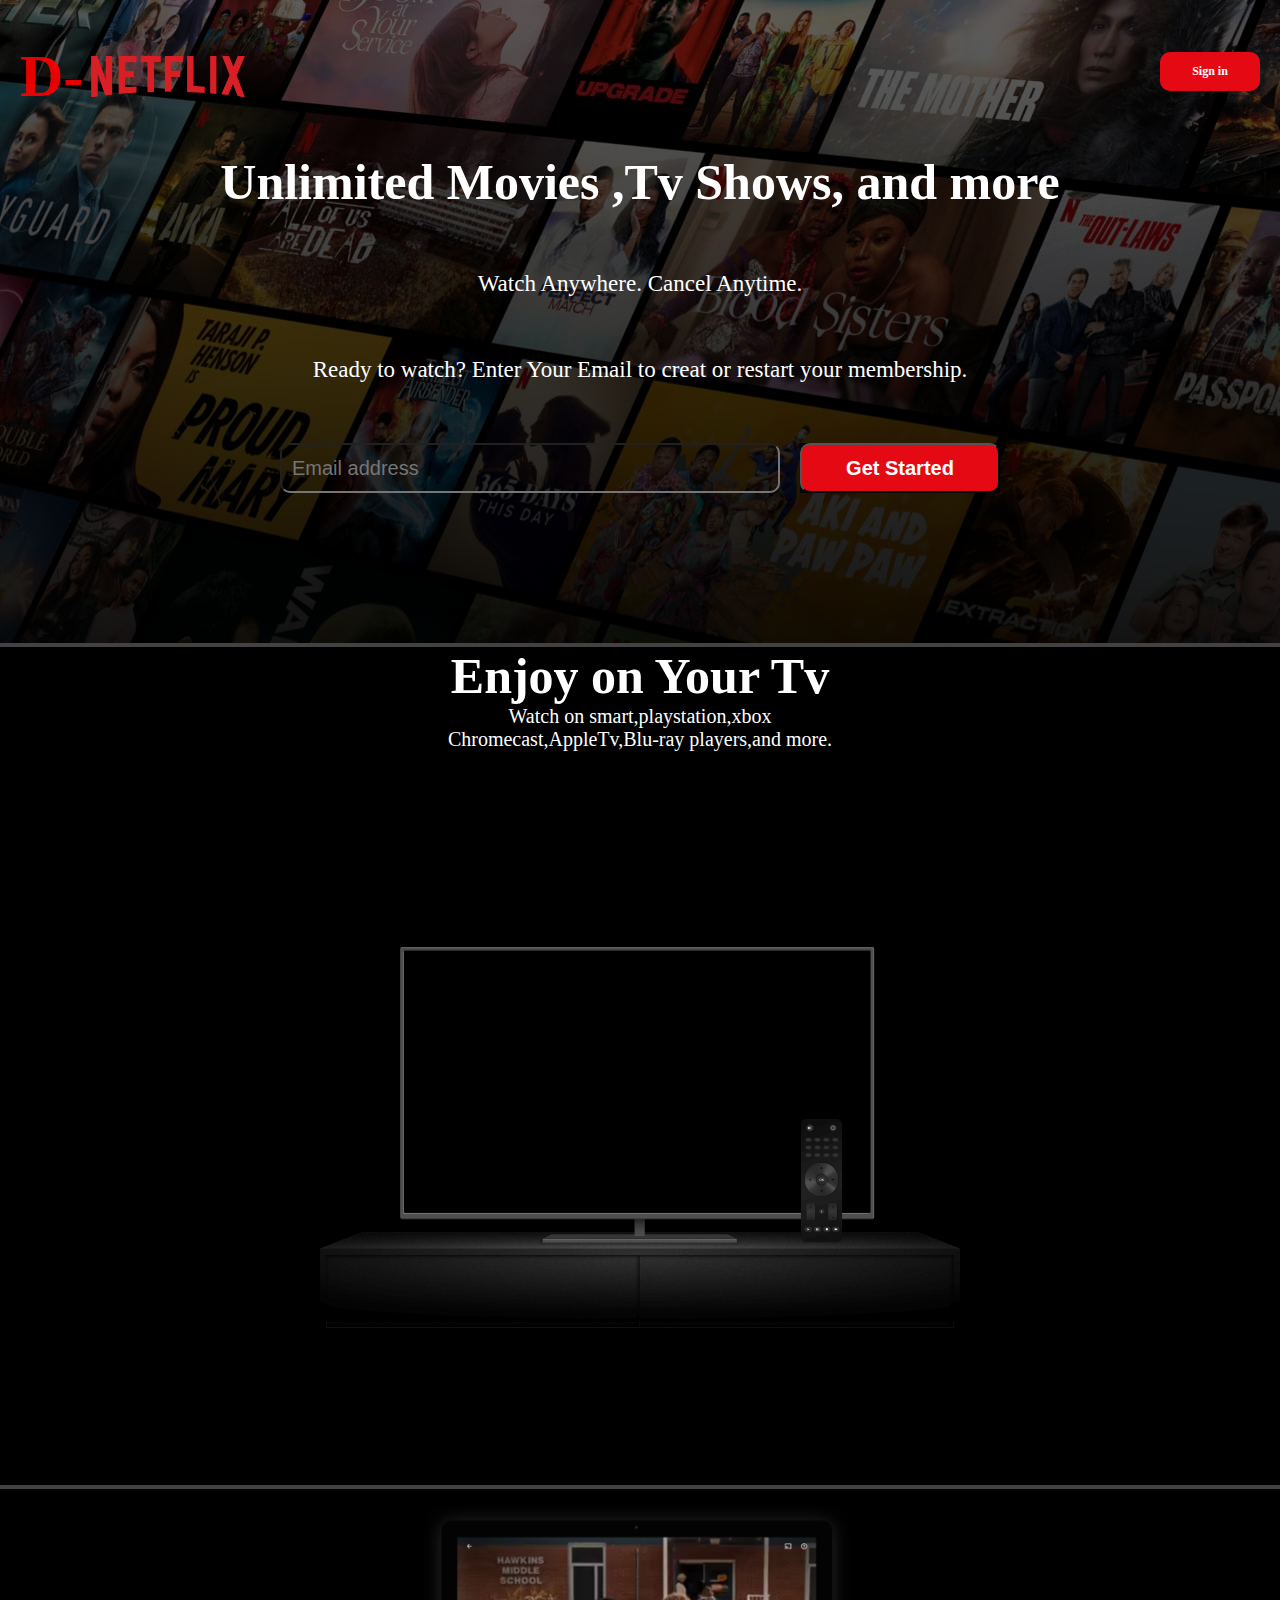
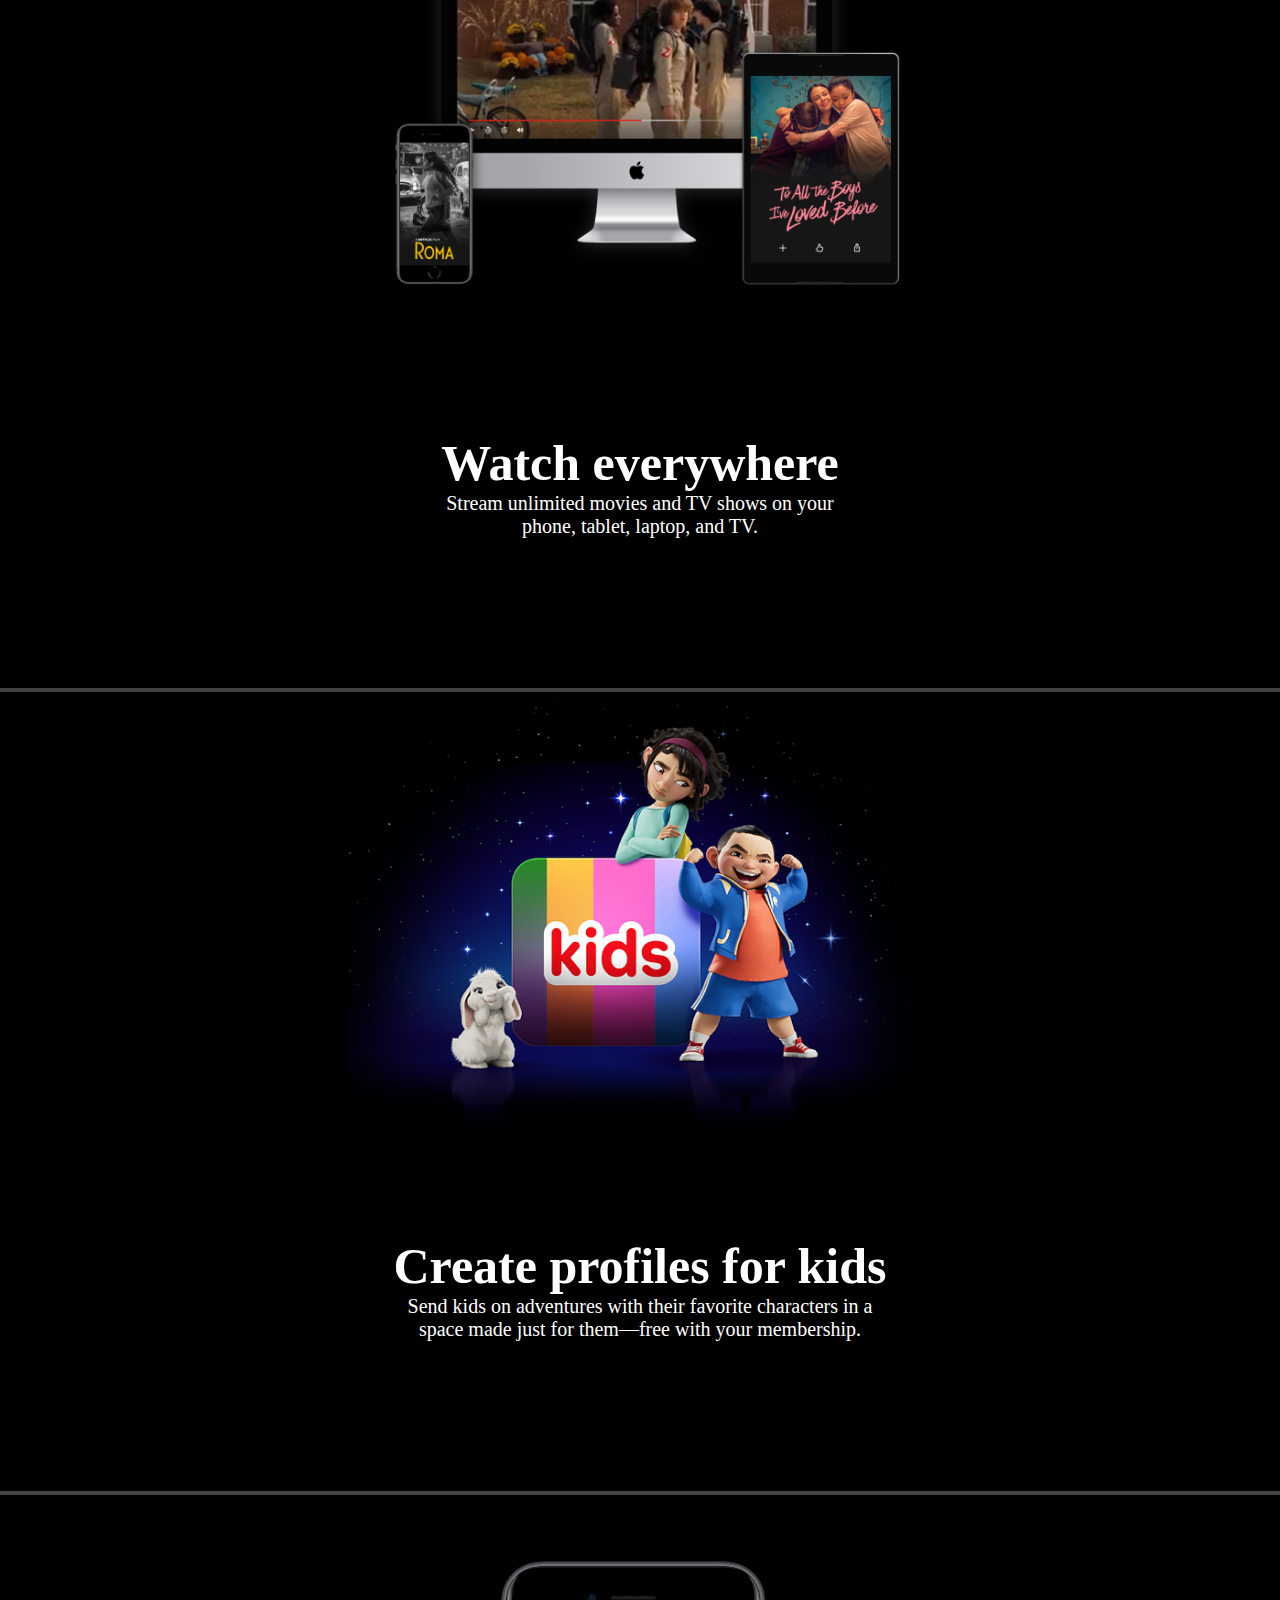
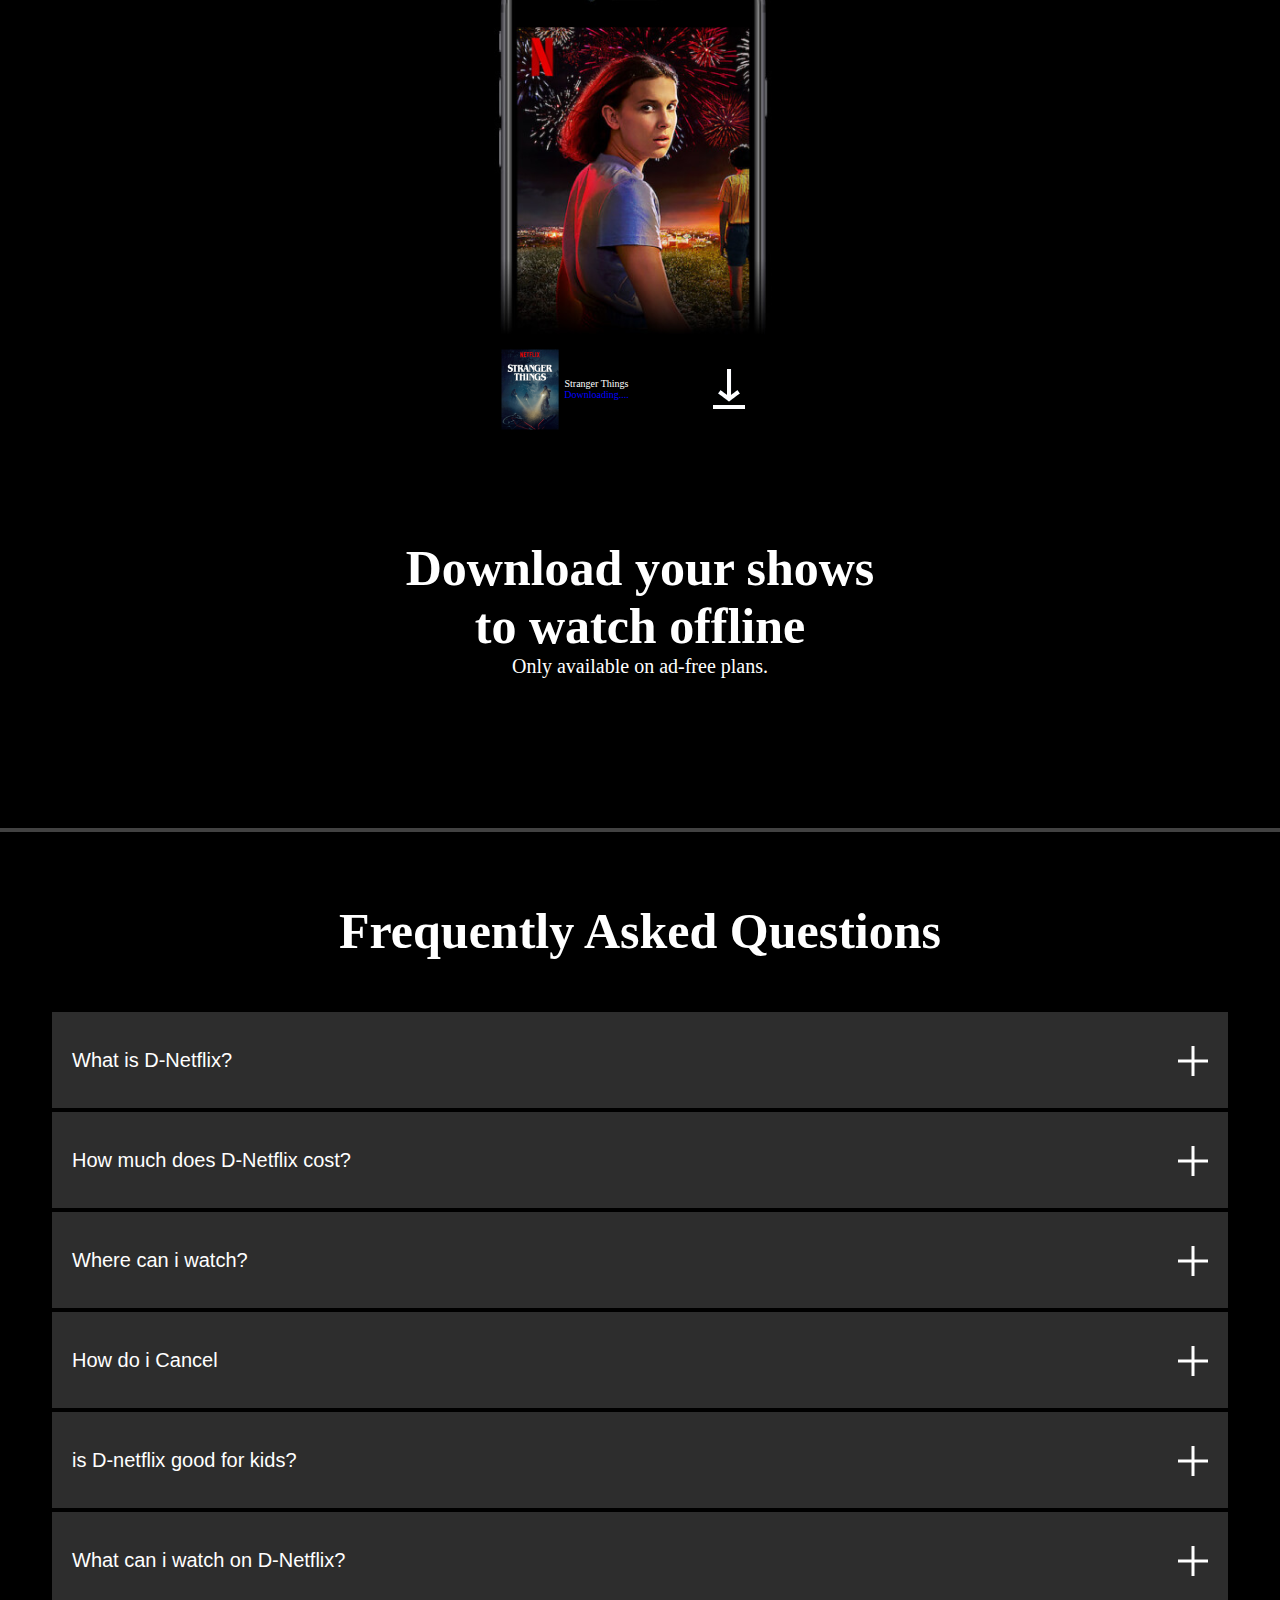
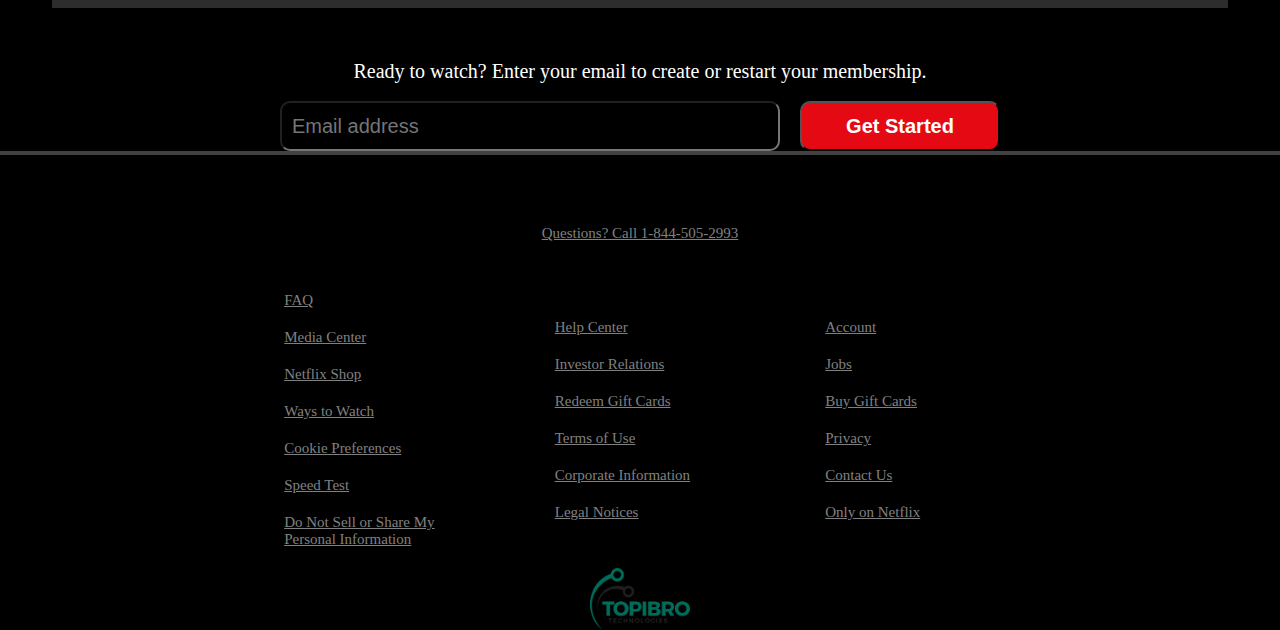
==== commit 85a29014: "D-" ====
--- a/index.html
+++ b/index.html
@@ -77,36 +77,36 @@
     <div class="body4">
         <h1>Frequently Asked Questions</h1>
         <div class="button">
-            <button  onclick="myFunction1(event, 'demoss1')"><p>What is Netflix?</p> <img src="Vector (1).png" alt=""></button>
+            <button  onclick="myFunction1(event, 'demoss1')"><p>What is D-Netflix?</p> <img src="Vector (1).png" alt=""></button>
             <div class="daniel" id="demoss1">
-                <p>Netflix is a streaming service that offers a wide variety of award-winning TV shows, movies, anime, documentaries, and more on thousands of internet-connected devices.</p>
+                <p>D-Netflix is a streaming service that offers a wide variety of award-winning TV shows, movies, anime, documentaries, and more on thousands of internet-connected devices.</p>
                 <p>You can watch as much as you want, whenever you want without a single commercial – all for one low monthly price. There's always something new to discover and new TV shows and movies are added every week!</p>
             </div>
-            <button onclick="myFunction2(event, 'demoss2')"><p>How much does Netflix cost?</p> <img src="Vector (1).png" alt=""></button>
+            <button onclick="myFunction2(event, 'demoss2')"><p>How much does D-Netflix cost?</p> <img src="Vector (1).png" alt=""></button>
             <div class="daniel" id="demoss2">
-             <p>Watch Netflix on your smartphone, tablet, Smart TV, laptop, or streaming device, all for one fixed monthly fee. Plans range from ₦1,200 to ₦4,400 a month. No extra costs, no contracts.</p>
+             <p>D-Watch Netflix on your smartphone, tablet, Smart TV, laptop, or streaming device, all for one fixed monthly fee. Plans range from ₦1,200 to ₦4,400 a month. No extra costs, no contracts.</p>
             </div>
             <button onclick="myFunction4(event, 'demoss4')"><p>Where can i watch?</p> <img src="Vector (1).png" alt=""></button>
             <div class="daniel" id="demoss4">
-        <p>Watch anywhere, anytime. Sign in with your Netflix account to watch instantly on the web at netflix.com from your personal computer or on any internet-connected device that offers the Netflix app, including smart TVs, smartphones, tablets, streaming media players and game consoles.</p>
-        <p>You can also download your favorite shows with the iOS, Android, or Windows 10 app. Use downloads to watch while you're on the go and without an internet connection. Take Netflix with you anywhere.</p>
+        <p>Watch anywhere, anytime. Sign in with your D-Netflix account to watch instantly on the web at daniel-netflix-project.vercel.app from your personal computer or on any internet-connected device that offers the D-Netflix app, including smart TVs, smartphones, tablets, streaming media players and game consoles.</p>
+        <p>You can also download your favorite shows with the iOS, Android, or Windows 10 app. Use downloads to watch while you're on the go and without an internet connection. Take D-Netflix with you anywhere.</p>
             </div>
             <button onclick="myFunction5(event, 'demoss5')"><p>How do i Cancel</p> <img src="Vector (1).png" alt=""></button>
             <div class="daniel" id="demoss5">
-                <p>Netflix is flexible. There are no pesky contracts and no commitments. You can easily cancel your account online in two clicks. There are no cancellation fees - start or stop your account anytime.</p>
+                <p>D-Netflix is flexible. There are no pesky contracts and no commitments. You can easily cancel your account online in two clicks. There are no cancellation fees - start or stop your account anytime.</p>
             </div>
-            <button onclick="myFunction6(event, 'demoss6')"><p>is netflix good for kids?</p> <img src="Vector (1).png" alt=""></button>
+            <button onclick="myFunction6(event, 'demoss6')"><p>is D-netflix good for kids?</p> <img src="Vector (1).png" alt=""></button>
             <div class="daniel" id="demoss6">
-                <p>The Netflix Kids experience is included in your membership to give parents control while kids enjoy family-friendly TV shows and movies in their own space.</p>
+                <p>The D-Netflix Kids experience is included in your membership to give parents control while kids enjoy family-friendly TV shows and movies in their own space.</p>
                 <p>Kids profiles come with PIN-protected parental controls that let you restrict the maturity rating of content kids can watch and block specific titles you don’t want kids to see.</p>
             </div>
-            <button onclick="myFunction7(event, 'demoss7')"><p>What can i watch on Netflix?</p> <img src="Vector (1).png" alt=""></button>
+            <button onclick="myFunction7(event, 'demoss7')"><p>What can i watch on D-Netflix?</p> <img src="Vector (1).png" alt=""></button>
             <div class="daniel" id="demoss7">
-                <p>Netflix has an extensive library of feature films, documentaries, TV shows, anime, award-winning Netflix originals, and more. Watch as much as you want, anytime you want.</p>
+                <p>D-Netflix has an extensive library of feature films, documentaries, TV shows, anime, award-winning D-Netflix originals, and more. Watch as much as you want, anytime you want.</p>
             </div>
         </div>
         <p>Ready to watch? Enter your email to create or restart your membership.</p><br>
-        <form action="#">
+        <form action="getstartted.html">
             <input type=" text"  placeholder="Email address">
             <button>
                 <input type="submit" value="Get Started">
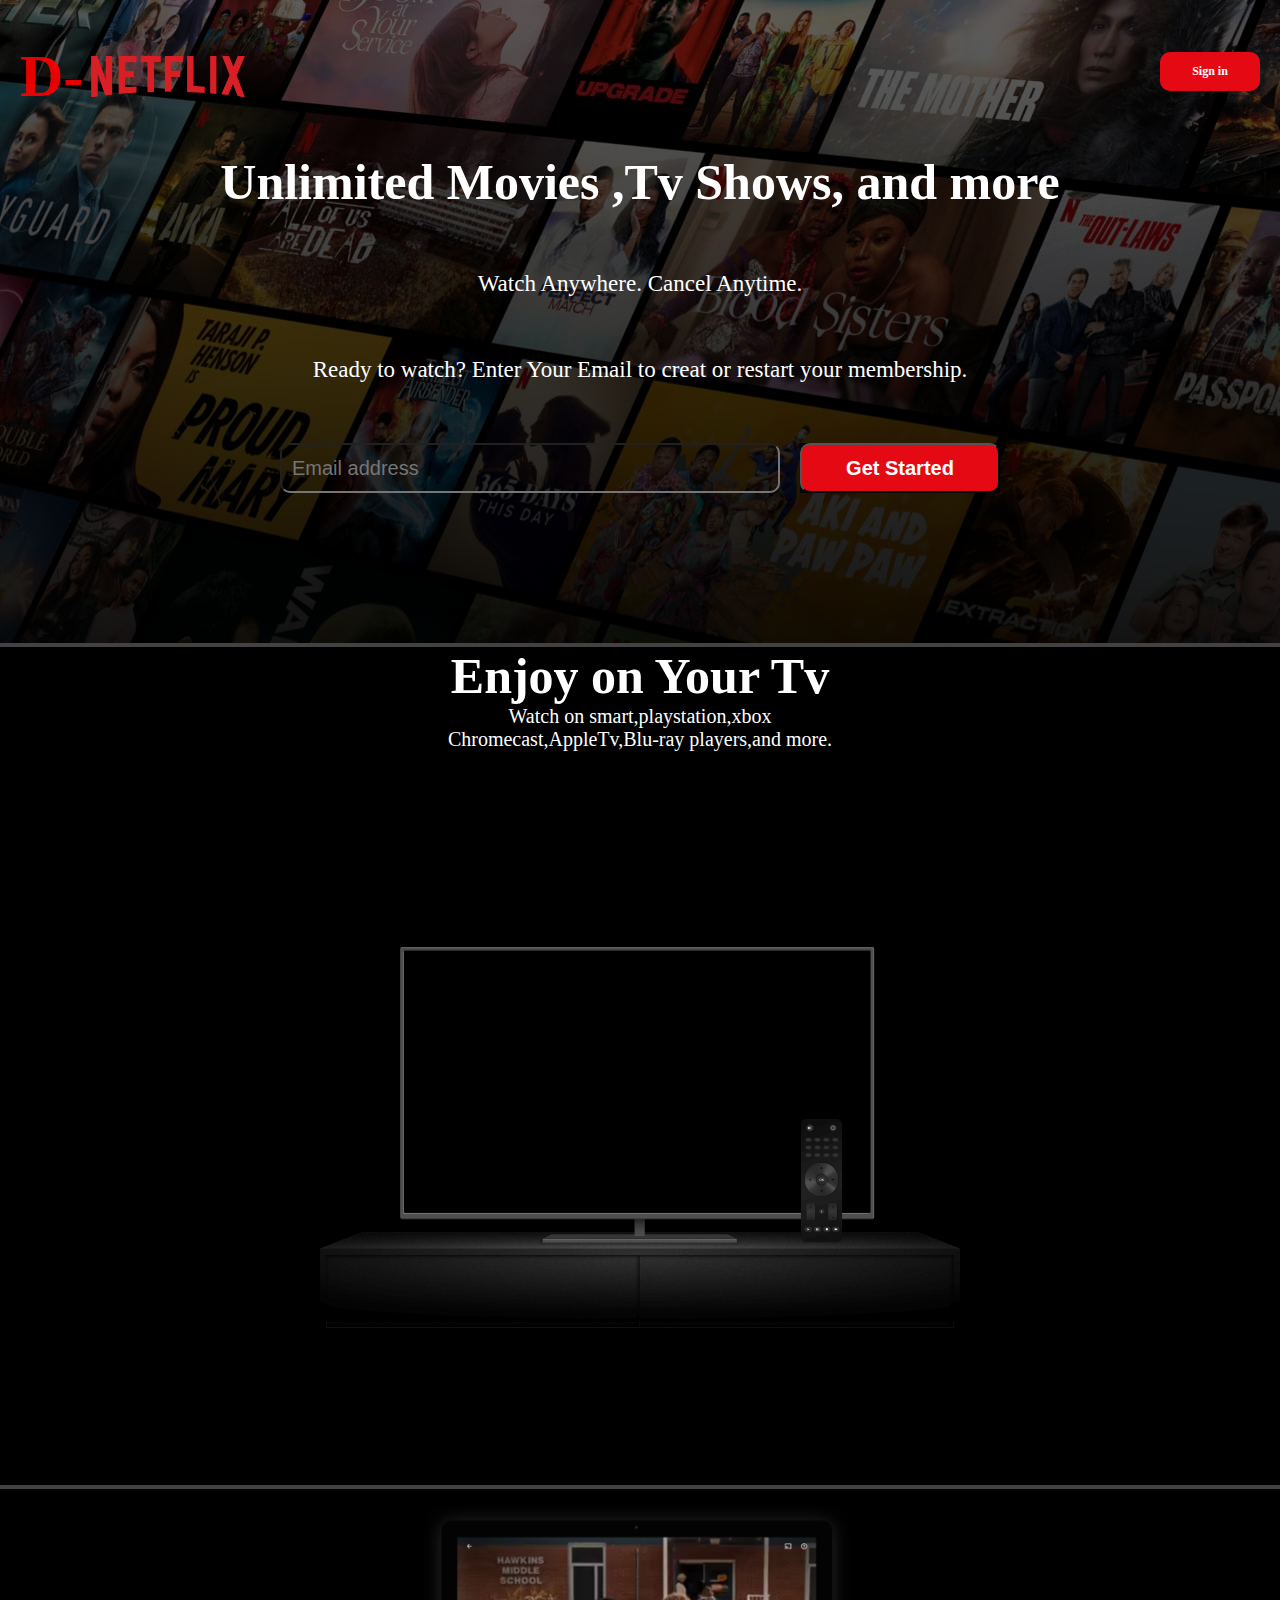
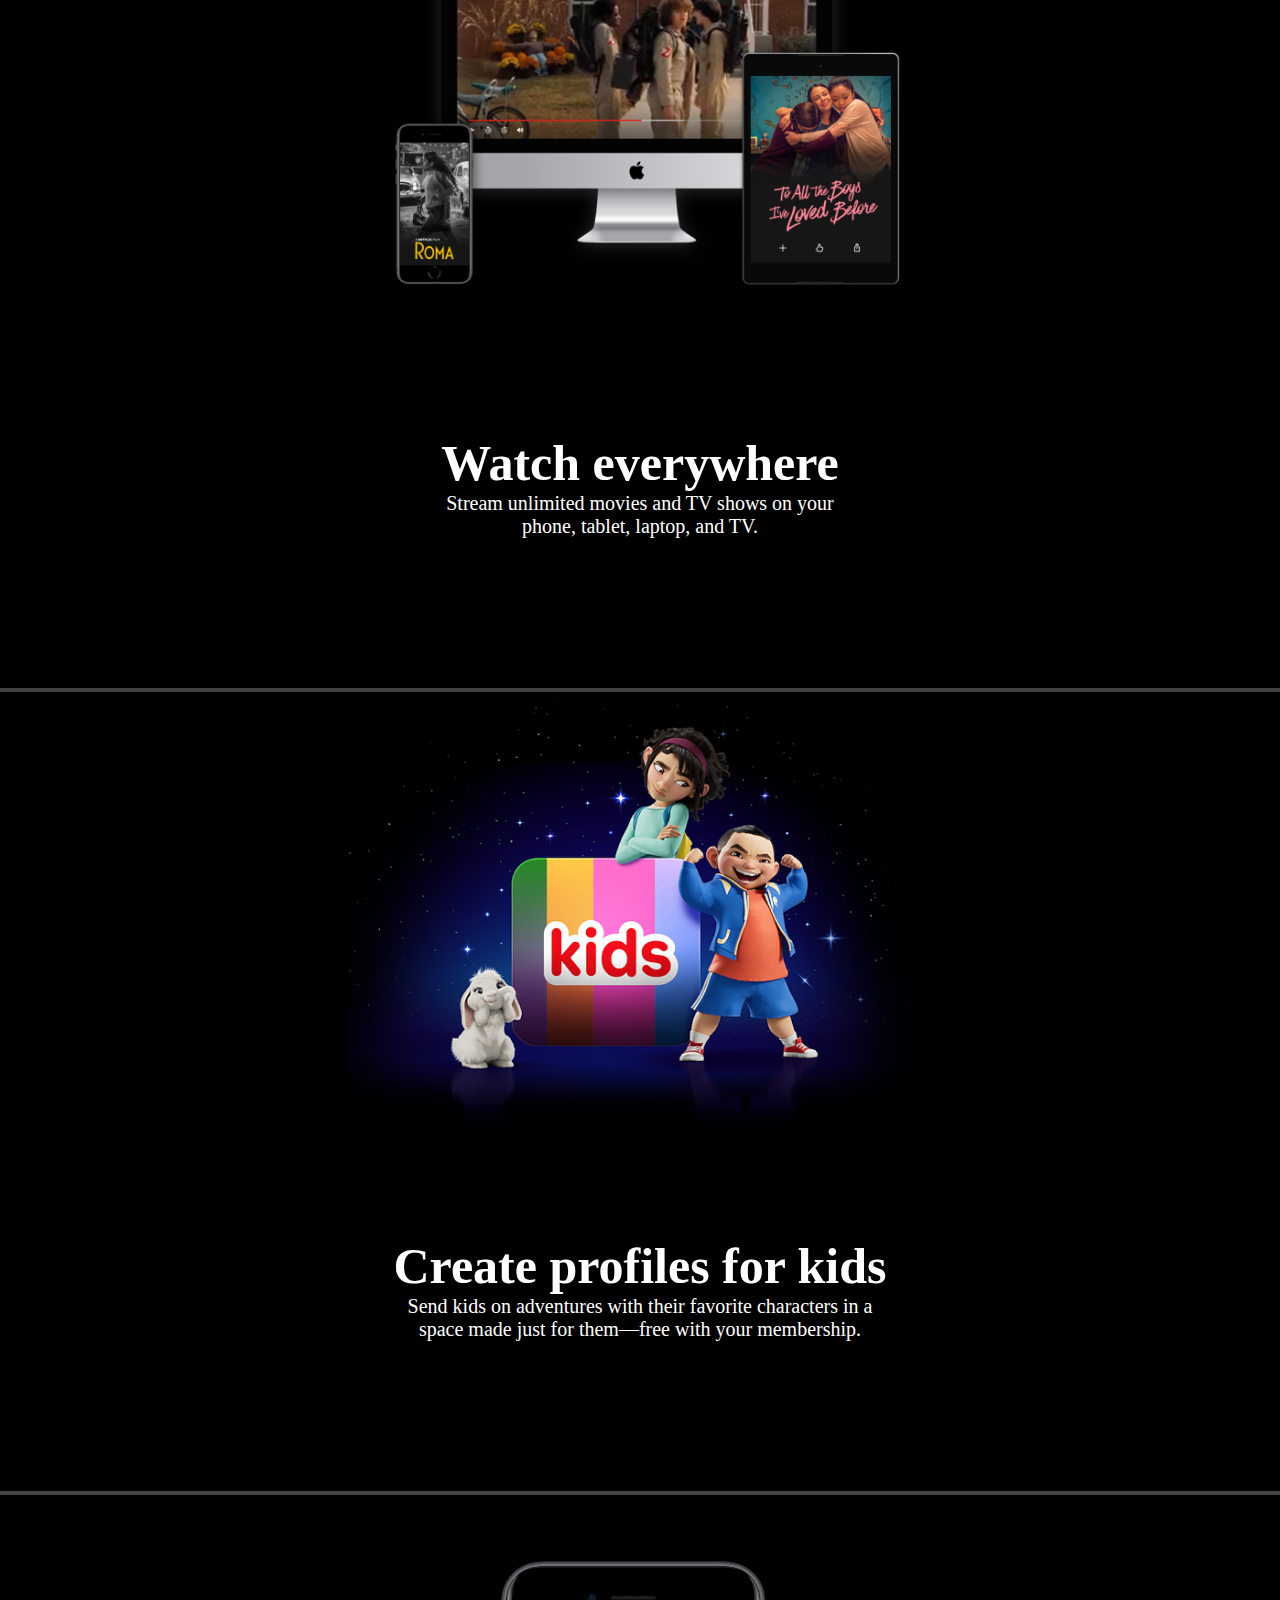
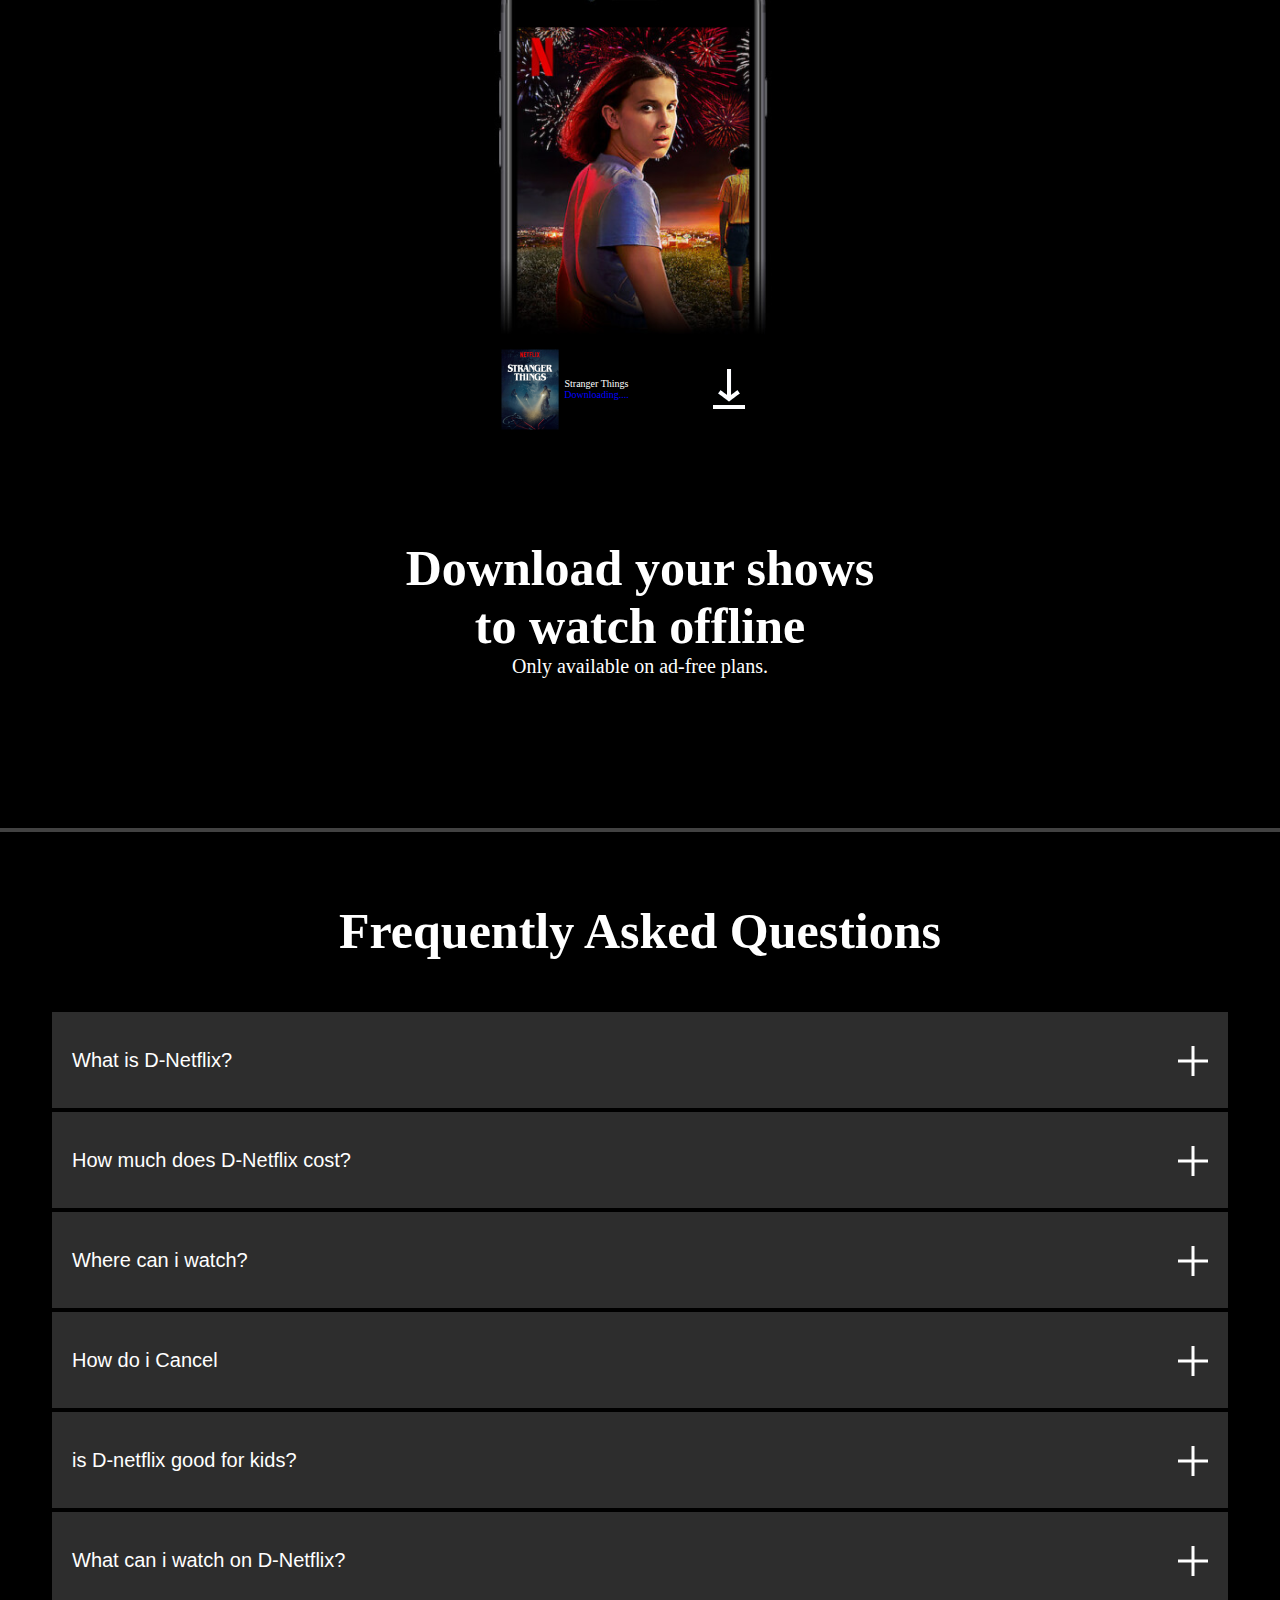
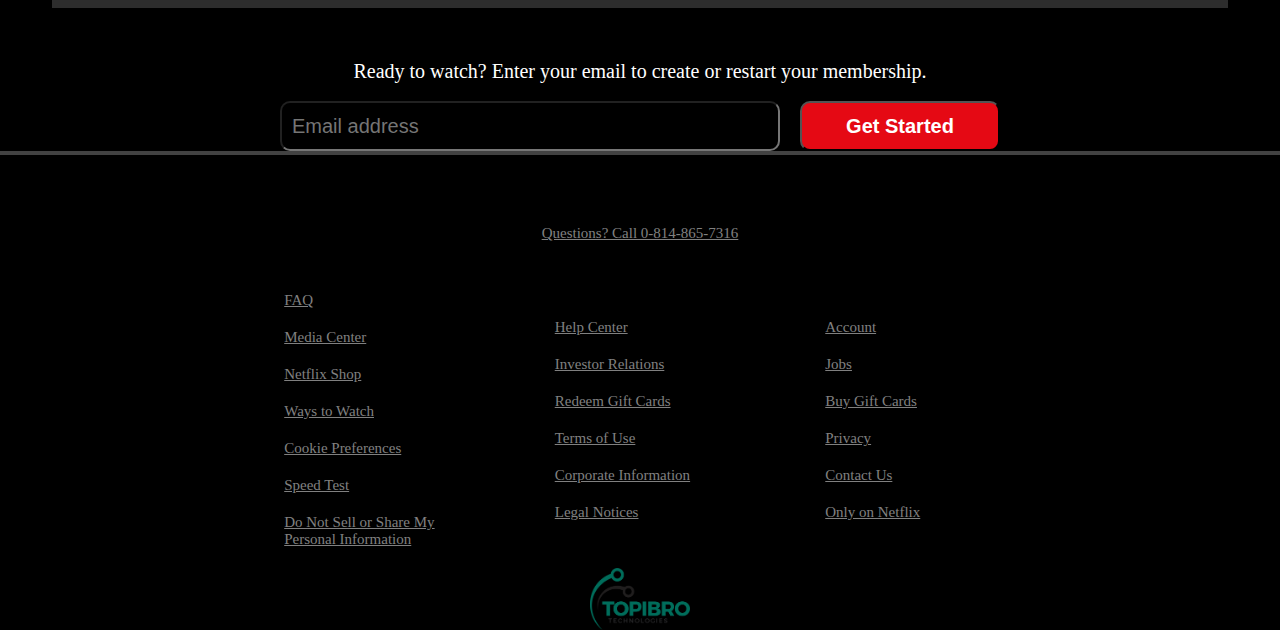
==== commit 794cd88e: "changing nu" ====
--- a/index.html
+++ b/index.html
@@ -115,7 +115,7 @@
     </div>
     <div class="footer">
         <a href="#">Questions?
-            Call 1-844-505-2993</a>
+            Call 0-814-865-7316</a>
             <div class="flist">
                 <div class="list1">
                   <div class="list">FAQ</div>
